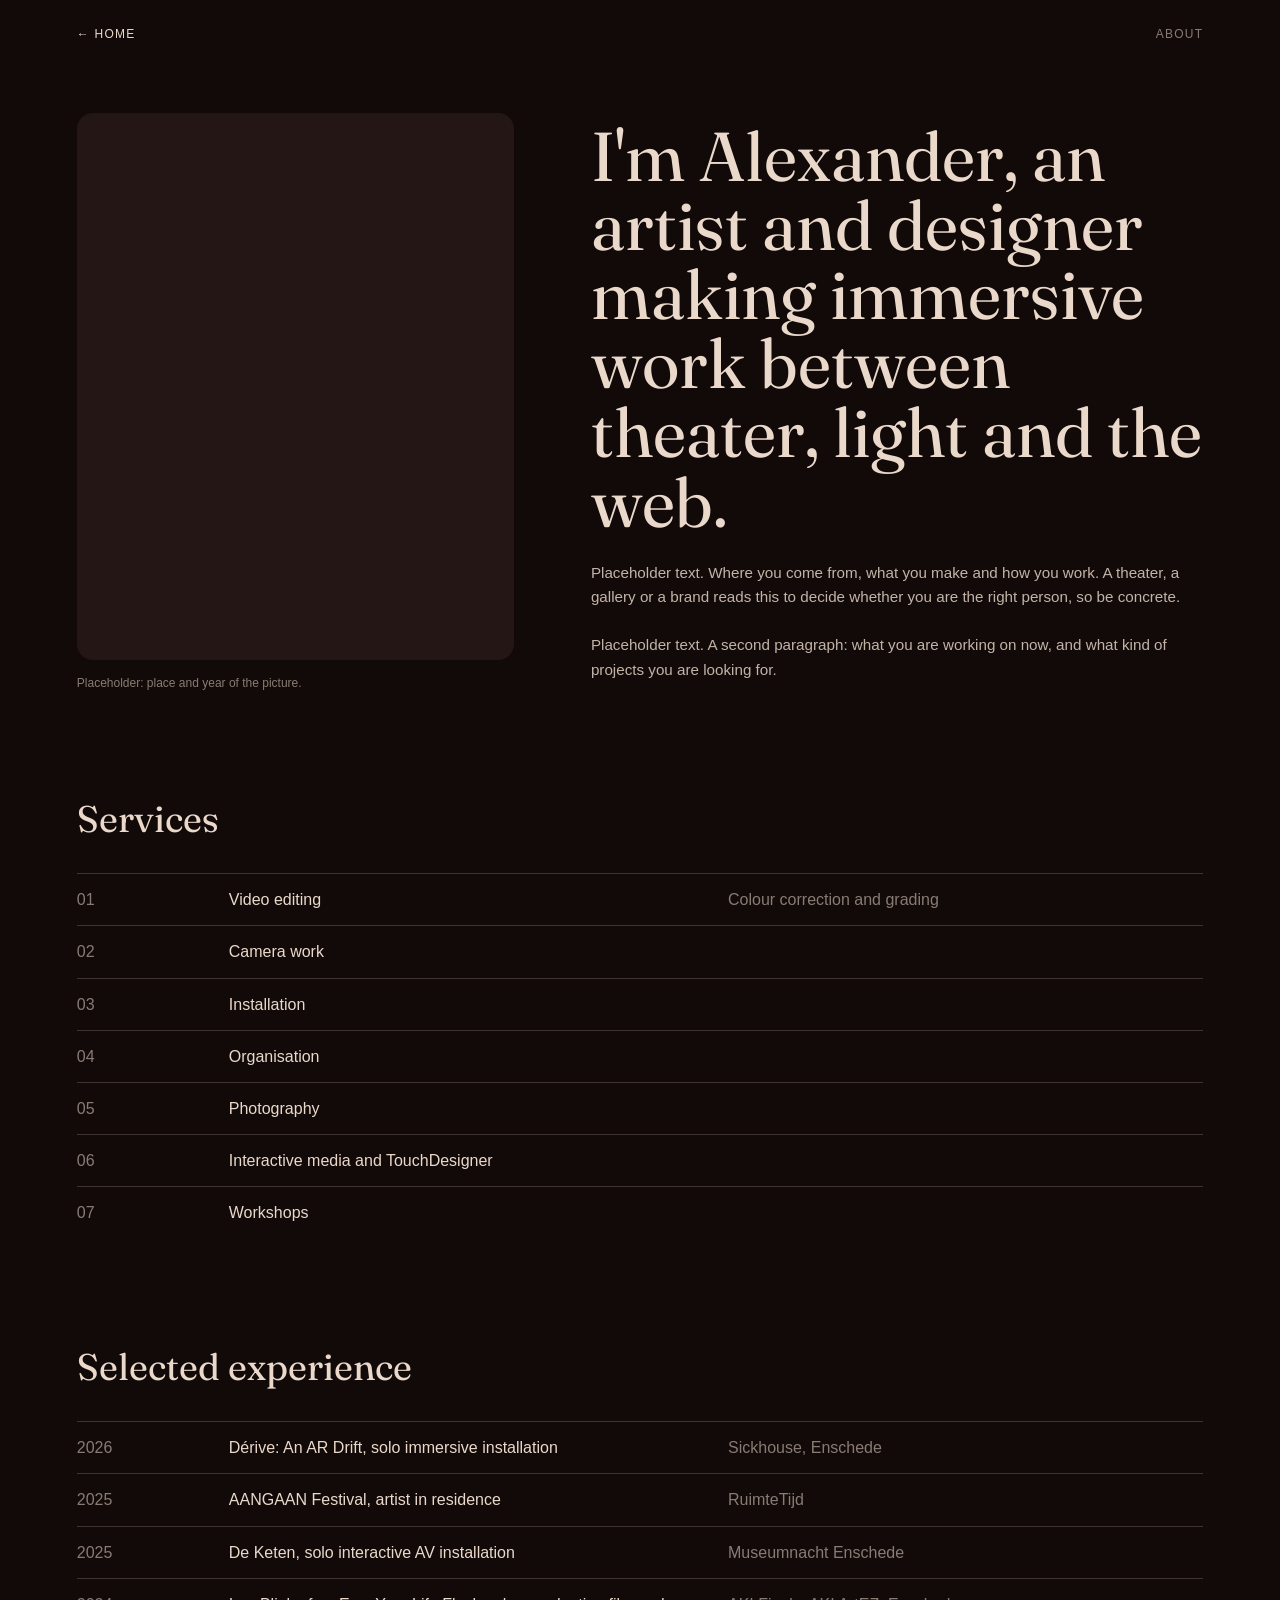
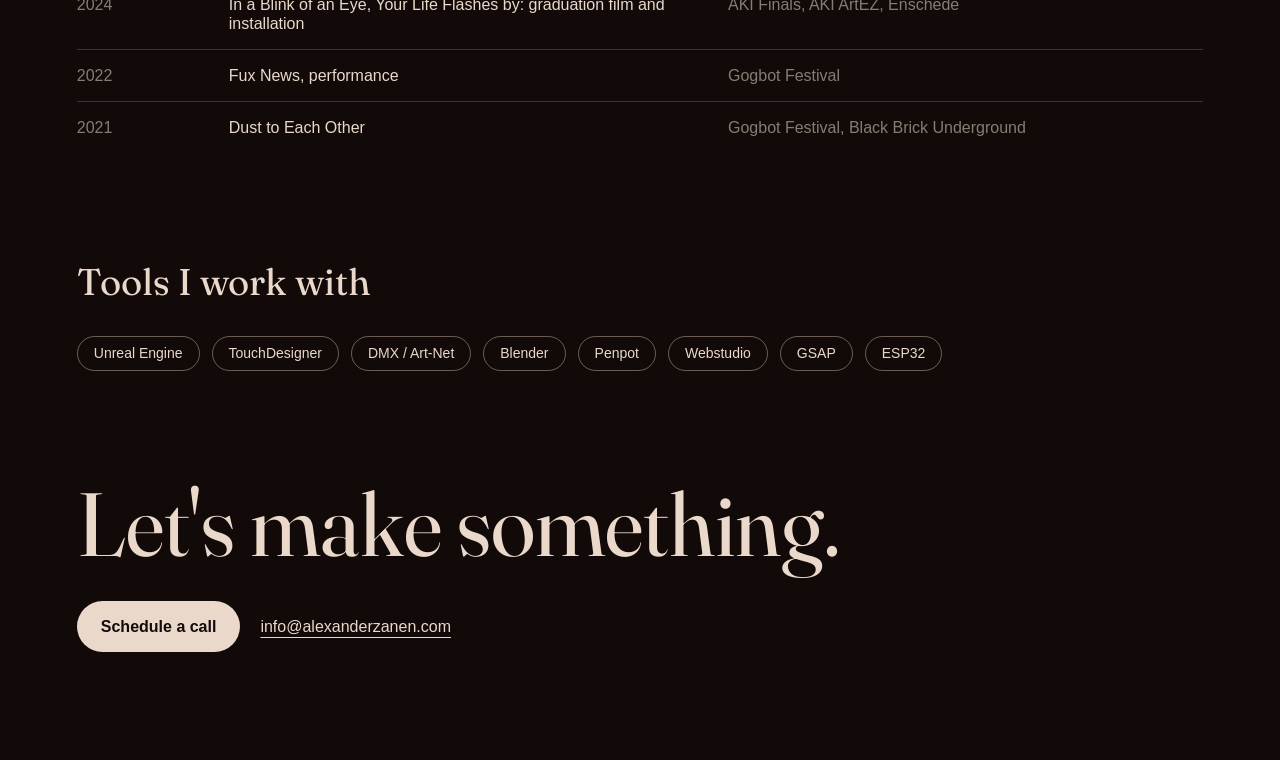
==== about/index.html @ 2622afa4 "Publish portfolio site (static export from Webstudio) Co-Authored-By: Claude Sonnet 5.5 <noreply@ant" ====
<!DOCTYPE html><html lang="en" data-ws-project="1c1a0a56-6932-4bab-831f-e953f0e644c4" data-ws-version="880" data-ws-last-published="2026-11-24T18:29:00.535Z"><head><link rel="stylesheet" type="text/css" href="/assets/static/app_generated_index-6937cd5a.CAoEdssU.css"><meta charSet="UTF-8"/><meta name="viewport" content="width=device-width,initial-scale=1"/><link rel="preload" href="/assets/Fraunces-Italic-VariableFont_SOFT_WONK_opsz_wght_bYQ3jbh2O1lrMFQLgUJpK.ttf" as="font" crossorigin="anonymous"/><link rel="preload" href="/assets/Fraunces-VariableFont_SOFT_WONK_opsz_wght_uj_ShvwseFVJYMmzP9Wxp.ttf" as="font" crossorigin="anonymous"/><meta property="og:url" content="https://url/about"/><meta property="og:title" content="About"/><meta property="og:type" content="website"/><title>About</title></head><body class="w-element"><main id="about-page" class="w-element cl5f57w czfpwwj c1gz0370"><div class="w-element c4yet3w c11jra6p c1wpbp1d cl7he2y c1fkl0wx c1nnbgex cps86ha"><a class="w-element c61atev c1nmlk0f c1japakt cfvzgz5 c138j39f ct0uww1" href="/">← Home</a><span class="w-element c61atev c1nmlk0f c1japakt cfvzgz5 c1pbhkfb c1q8e9m4">About</span></div><div class="w-element cbucgpl c1myl2yz c1lpddgt c16n4uh0 c1nnbgex cps86ha c14bcnie c1ib7ug1"><div class="w-element c1vogjr2"><div class="w-element c1bpxhjt c6c1f33 c19wzjf2 cbgzhob c1tslx87 c1d7qbsf c1m61hxr"></div><p class="w-element c1ygzybu c26n09i c12a9pi c1rw88m3 c61atev c1nmlk0f c1pbhkfb">Placeholder: place and year of the picture.</p></div><div class="w-element c1vogjr2 c1x8zyb"><h1 class="w-element c18gpqfj cuh3di2 c1gqn4gr c51qg00 c138j39f c1q8e9m4">I&#x27;m Alexander, an artist and designer making immersive work between theater, light and the web.</h1><p class="w-element ctc28r c26n09i c12a9pi c1rw88m3 c61atev ce030uv cpxa2v4 c168v353 c1rablj5">Placeholder text. Where you come from, what you make and how you work. A theater, a gallery or a brand reads this to decide whether you are the right person, so be concrete.</p><p class="w-element ctc28r c26n09i c12a9pi c1rw88m3 c61atev ce030uv cpxa2v4 c168v353 c1rablj5">Placeholder text. A second paragraph: what you are working on now, and what kind of projects you are looking for.</p></div></div><div class="w-element c1nod8ty c1nnbgex cps86ha"><h2 class="w-element c18gpqfj cuh3di2 cteu2fh ci1y41o c138j39f c1q8e9m4">Services</h2><div class="w-element c1rolgeq"><div class="w-element cbucgpl cgjqtoi c11s7vmm c227j9f c1plpk8j c1llt2gf c3ecif2"><span class="w-element c61atev c15wjlpi c1pbhkfb c1q8e9m4">01</span><span class="w-element c61atev c15wjlpi c138j39f c1q8e9m4">Video editing</span><div class="w-element cw5vmo8"><span class="w-element c61atev c15wjlpi c1pbhkfb c1q8e9m4">Colour correction and grading</span></div></div><div class="w-element cbucgpl cgjqtoi c11s7vmm c227j9f c1plpk8j c1llt2gf c3ecif2"><span class="w-element c61atev c15wjlpi c1pbhkfb c1q8e9m4">02</span><span class="w-element c61atev c15wjlpi c138j39f c1q8e9m4">Camera work</span><div class="w-element cw5vmo8"><span class="w-element c61atev c15wjlpi c1pbhkfb c1q8e9m4"></span></div></div><div class="w-element cbucgpl cgjqtoi c11s7vmm c227j9f c1plpk8j c1llt2gf c3ecif2"><span class="w-element c61atev c15wjlpi c1pbhkfb c1q8e9m4">03</span><span class="w-element c61atev c15wjlpi c138j39f c1q8e9m4">Installation</span><div class="w-element cw5vmo8"><span class="w-element c61atev c15wjlpi c1pbhkfb c1q8e9m4"></span></div></div><div class="w-element cbucgpl cgjqtoi c11s7vmm c227j9f c1plpk8j c1llt2gf c3ecif2"><span class="w-element c61atev c15wjlpi c1pbhkfb c1q8e9m4">04</span><span class="w-element c61atev c15wjlpi c138j39f c1q8e9m4">Organisation</span><div class="w-element cw5vmo8"><span class="w-element c61atev c15wjlpi c1pbhkfb c1q8e9m4"></span></div></div><div class="w-element cbucgpl cgjqtoi c11s7vmm c227j9f c1plpk8j c1llt2gf c3ecif2"><span class="w-element c61atev c15wjlpi c1pbhkfb c1q8e9m4">05</span><span class="w-element c61atev c15wjlpi c138j39f c1q8e9m4">Photography</span><div class="w-element cw5vmo8"><span class="w-element c61atev c15wjlpi c1pbhkfb c1q8e9m4"></span></div></div><div class="w-element cbucgpl cgjqtoi c11s7vmm c227j9f c1plpk8j c1llt2gf c3ecif2"><span class="w-element c61atev c15wjlpi c1pbhkfb c1q8e9m4">06</span><span class="w-element c61atev c15wjlpi c138j39f c1q8e9m4">Interactive media and TouchDesigner</span><div class="w-element cw5vmo8"><span class="w-element c61atev c15wjlpi c1pbhkfb c1q8e9m4"></span></div></div><div class="w-element cbucgpl cgjqtoi c11s7vmm c227j9f c1plpk8j c1llt2gf c3ecif2"><span class="w-element c61atev c15wjlpi c1pbhkfb c1q8e9m4">07</span><span class="w-element c61atev c15wjlpi c138j39f c1q8e9m4">Workshops</span><div class="w-element cw5vmo8"><span class="w-element c61atev c15wjlpi c1pbhkfb c1q8e9m4"></span></div></div></div></div><div class="w-element c1nod8ty c1nnbgex cps86ha"><h2 class="w-element c18gpqfj cuh3di2 cteu2fh ci1y41o c138j39f c1q8e9m4">Selected experience</h2><div class="w-element c1rolgeq"><div class="w-element cbucgpl cgjqtoi c11s7vmm c227j9f c1plpk8j c1llt2gf c3ecif2"><span class="w-element c61atev c15wjlpi c1pbhkfb c1q8e9m4">2026</span><span class="w-element c61atev c15wjlpi c138j39f c1q8e9m4">Dérive: An AR Drift, solo immersive installation</span><div class="w-element cw5vmo8"><span class="w-element c61atev c15wjlpi c1pbhkfb c1q8e9m4">Sickhouse, Enschede</span></div></div><div class="w-element cbucgpl cgjqtoi c11s7vmm c227j9f c1plpk8j c1llt2gf c3ecif2"><span class="w-element c61atev c15wjlpi c1pbhkfb c1q8e9m4">2025</span><span class="w-element c61atev c15wjlpi c138j39f c1q8e9m4">AANGAAN Festival, artist in residence</span><div class="w-element cw5vmo8"><span class="w-element c61atev c15wjlpi c1pbhkfb c1q8e9m4">RuimteTijd</span></div></div><div class="w-element cbucgpl cgjqtoi c11s7vmm c227j9f c1plpk8j c1llt2gf c3ecif2"><span class="w-element c61atev c15wjlpi c1pbhkfb c1q8e9m4">2025</span><span class="w-element c61atev c15wjlpi c138j39f c1q8e9m4">De Keten, solo interactive AV installation</span><div class="w-element cw5vmo8"><span class="w-element c61atev c15wjlpi c1pbhkfb c1q8e9m4">Museumnacht Enschede</span></div></div><div class="w-element cbucgpl cgjqtoi c11s7vmm c227j9f c1plpk8j c1llt2gf c3ecif2"><span class="w-element c61atev c15wjlpi c1pbhkfb c1q8e9m4">2024</span><span class="w-element c61atev c15wjlpi c138j39f c1q8e9m4">In a Blink of an Eye, Your Life Flashes by: graduation film and installation</span><div class="w-element cw5vmo8"><span class="w-element c61atev c15wjlpi c1pbhkfb c1q8e9m4">AKI Finals, AKI ArtEZ, Enschede</span></div></div><div class="w-element cbucgpl cgjqtoi c11s7vmm c227j9f c1plpk8j c1llt2gf c3ecif2"><span class="w-element c61atev c15wjlpi c1pbhkfb c1q8e9m4">2022</span><span class="w-element c61atev c15wjlpi c138j39f c1q8e9m4">Fux News, performance</span><div class="w-element cw5vmo8"><span class="w-element c61atev c15wjlpi c1pbhkfb c1q8e9m4">Gogbot Festival</span></div></div><div class="w-element cbucgpl cgjqtoi c11s7vmm c227j9f c1plpk8j c1llt2gf c3ecif2"><span class="w-element c61atev c15wjlpi c1pbhkfb c1q8e9m4">2021</span><span class="w-element c61atev c15wjlpi c138j39f c1q8e9m4">Dust to Each Other</span><div class="w-element cw5vmo8"><span class="w-element c61atev c15wjlpi c1pbhkfb c1q8e9m4">Gogbot Festival, Black Brick Underground</span></div></div></div></div><div class="w-element c1nod8ty c1nnbgex cps86ha"><h2 class="w-element c18gpqfj cuh3di2 cteu2fh ci1y41o c138j39f c1q8e9m4">Tools I work with</h2><div class="w-element c4yet3w c18ah3e7 c3hmio1 c1sar5v5 c1rolgeq"><span class="w-element c18y2o4c cvedwxt cn240y c49etfh c1vbr3 c1jhe9mq c55pi8q c1a8yogl cszcme3 c61atev c43x9nl c138j39f c15hr8ts">Unreal Engine</span><span class="w-element c18y2o4c cvedwxt cn240y c49etfh c1vbr3 c1jhe9mq c55pi8q c1a8yogl cszcme3 c61atev c43x9nl c138j39f c15hr8ts">TouchDesigner</span><span class="w-element c18y2o4c cvedwxt cn240y c49etfh c1vbr3 c1jhe9mq c55pi8q c1a8yogl cszcme3 c61atev c43x9nl c138j39f c15hr8ts">DMX / Art-Net</span><span class="w-element c18y2o4c cvedwxt cn240y c49etfh c1vbr3 c1jhe9mq c55pi8q c1a8yogl cszcme3 c61atev c43x9nl c138j39f c15hr8ts">Blender</span><span class="w-element c18y2o4c cvedwxt cn240y c49etfh c1vbr3 c1jhe9mq c55pi8q c1a8yogl cszcme3 c61atev c43x9nl c138j39f c15hr8ts">Penpot</span><span class="w-element c18y2o4c cvedwxt cn240y c49etfh c1vbr3 c1jhe9mq c55pi8q c1a8yogl cszcme3 c61atev c43x9nl c138j39f c15hr8ts">Webstudio</span><span class="w-element c18y2o4c cvedwxt cn240y c49etfh c1vbr3 c1jhe9mq c55pi8q c1a8yogl cszcme3 c61atev c43x9nl c138j39f c15hr8ts">GSAP</span><span class="w-element c18y2o4c cvedwxt cn240y c49etfh c1vbr3 c1jhe9mq c55pi8q c1a8yogl cszcme3 c61atev c43x9nl c138j39f c15hr8ts">ESP32</span></div></div><div class="w-element c1nod8ty c1uznf4q c1nnbgex cps86ha"><p class="w-element c18gpqfj cuh3di2 c1xtlvv2 c51qg00 c138j39f c1q8e9m4">Let&#x27;s make something.</p><div class="w-element c4yet3w c18ah3e7 c1wpbp1d c2gn8oc c1278xye c1rolgeq"><a data-cal-link="alexanderzanen/discoverycall" data-cal-namespace="discoverypopup" data-cal-config="{&quot;layout&quot;:&quot;month_view&quot;,&quot;useSlotsViewOnSmallScreen&quot;:&quot;true&quot;}" class="w-element c18y2o4c c227j9f c1plpk8j c1aau5uz c1cblddy ck6cf2r c1m8l1a7 c1jhe9mq c55pi8q c1a8yogl cszcme3 c61atev cqns6vj c15wjlpi ct0uww1 c3ty32p" href="#schedule">Schedule a call</a><a href="mailto:info@alexanderzanen.com" class="w-element c61atev c15wjlpi c138j39f c36wevu cl5vwk0">info@alexanderzanen.com</a></div></div></main><script id="vike_pageContext" type="application/json">{"pageId":"\/pages\/about","routeParams":{},"data":{"url":"https:\/\/url\/about","system":{"params":{},"search":{},"origin":"https:\/\/url","pathname":"\/about"},"resources":{},"actionResources":{},"pageMeta":{"title":"About","description":"!undefined","excludePageFromSearch":"!undefined","language":"!undefined","socialImageAssetName":"!undefined","socialImageUrl":"!undefined","status":"!undefined","redirect":"!undefined","content":"!undefined","custom":[]}}}</script><script id="vike_globalContext" type="application/json">{}</script><script src="/assets/entries/entry-server-routing.D7-YiXoD.js" type="module" async></script><link rel="modulepreload" href="/assets/entries/pages_about.SjJz7-Ie.js" as="script" type="text/javascript"><link rel="modulepreload" href="/assets/chunks/chunk-BshFA7aD.js" as="script" type="text/javascript"><link rel="modulepreload" href="/assets/chunks/chunk-DWCrQ995.js" as="script" type="text/javascript"><link rel="modulepreload" href="/assets/chunks/chunk-BXl3LOEh.js" as="script" type="text/javascript"></body></html>
---- assets/static/app_generated_index-6937cd5a.CAoEdssU.css ----
@font-face{font-family:Fraunces;font-style:italic;font-weight:100 900;font-display:swap;src:url(/assets/Fraunces-Italic-VariableFont_SOFT_WONK_opsz_wght_bYQ3jbh2O1lrMFQLgUJpK.ttf) format("truetype")}@font-face{font-family:Fraunces;font-style:normal;font-weight:100 900;font-display:swap;src:url(/assets/Fraunces-VariableFont_SOFT_WONK_opsz_wght_uj_ShvwseFVJYMmzP9Wxp.ttf) format("truetype")}@layer presets{:root{display:grid;min-height:100%;grid-template-rows:auto;grid-template-columns:1fr;font-family:Arial,Roboto,sans-serif;font-size:16px;line-height:1.2;white-space:pre-wrap;white-space-collapse:preserve}a.w-element{box-sizing:border-box}article.w-element{box-sizing:border-box}b.w-element{font-weight:700;box-sizing:border-box}body.w-element{box-sizing:border-box;-webkit-font-smoothing:antialiased;-moz-osx-font-smoothing:grayscale;margin:0}button.w-element{font-family:inherit;font-size:100%;line-height:1.15;box-sizing:border-box;border-top-style:solid;border-right-style:solid;border-bottom-style:solid;border-left-style:solid;text-transform:none;margin:0}div.w-element,h1.w-element,h2.w-element,h3.w-element,li.w-element{box-sizing:border-box}main.w-element{box-sizing:border-box}p.w-element{box-sizing:border-box}section.w-element{box-sizing:border-box}span.w-element,ul.w-element,div.w-collapsible-content,div.w-collapsible{box-sizing:border-box}div.w-html-embed{display:contents;white-space:normal;white-space-collapse:collapse}img.w-image{box-sizing:border-box;max-width:100%;display:block;height:auto}}@media all{.c4yet3w{display:flex}.c15rwhcy{justify-content:center}.c1wpbp1d{align-items:center}.c1sscc6a{background-color:var(--ds-color-white)}.c1pjg9bx{position:relative}.c1aospu1{text-align:center}.c1lf1tlz{font-weight:900}.cbofrlx{font-size:clamp(3rem,12vw,8rem)}.c51qg00{line-height:var(--ds-leading-display)}.c1ox7rx2{letter-spacing:-.05em}.c16cjt4p{position:absolute}.cht5ny0{top:0}.c185cgh8{right:-.125rem}.c1iq1eea{bottom:0}.c118ylzg{left:.125rem}.c11n2tws{opacity:.3}.c19k4j8z{right:.125rem}.c1xjsaju{left:-.125rem}.c1opg14e{top:50%}.c1z0cd35{left:0}.c6c1f33{width:100%}.c1kxtqgr{height:.375rem}.ctc28r{margin-top:var(--ds-space-6)}.cyyzkue{font-weight:var(--ds-weight-bold)}.czget14{font-size:1.5rem}.c1f0bicu{line-height:2rem}.c1anelqv{letter-spacing:.05em}.c6bs2r2{height:420vh}.cvn782n{background-color:var(--ds-color-paper-warm)}.c15akt5m{position:sticky}.cqs2kz4{top:0}.cbucgpl{display:grid}.cg3rr6l{justify-items:center}.cu6lkhi{height:100vh}.c1eyb38m{min-height:560px}.c36tpnd{overflow-x:hidden}.c1dqd9m4{overflow-y:hidden}.czgh4mf{grid-template-columns:1fr}.cc4uy2r{left:36.94%}.c1b6ltny{top:23.22%}.c7zu4c1{width:9.93%}.c8etipa{left:68.47%}.c1lm7ae6{top:14.56%}.c1kj1sh{width:11.6%}.c6ne6h8{left:11.53%}.c1fh9x89{top:60.67%}.cclnbt6{width:12.15%}.caxg5rq{z-index:1}.c1aau5uz{padding-left:var(--ds-space-6)}.c1cblddy{padding-right:var(--ds-space-6)}.cmoz0m9{max-width:30em}.c18gpqfj{font-family:Fraunces,Georgia,Times New Roman,serif}.c1m5w9m7{font-size:31px}.cuh3di2{font-weight:var(--ds-weight-regular)}.ci1y41o{line-height:var(--ds-leading-heading)}.c1fl9yd{letter-spacing:-.045em}.c1m8l1a7{color:var(--ds-color-ink)}.c1q8e9m4{margin:0}.c1eq64em{left:47%}.c1g4dy8g{top:3%}.c12oayok{width:6%}.cn8dc2s{left:70%}.cvnq83j{top:62%}.c19y7enf{width:14%}.c1j51jod{left:44%}.coaesty{top:76%}.cyu3kb{width:7%}:root{font-family:Manrope,Helvetica Neue,Arial,sans-serif;--ds-color-ink: #120a09;--ds-color-surface: #241615;--ds-color-black: #120a09;--ds-color-white: rgb(255 255 255 / 1);--ds-color-paper: #ead9cb;--ds-color-paper-warm: #ead9cb;--ds-color-grey: #b8aaa0;--ds-color-accent: #ff4a2a;--ds-radius-xs: 2px;--ds-radius-s: 6px;--ds-radius-m: 1rem;--ds-radius-l: 1.6rem;--ds-radius-pill: 99px;--ds-text-label: .75rem;--ds-text-base: 1rem;--ds-text-body: clamp(.95rem, 1.1vw, 1.2rem);--ds-text-display: clamp(1.9rem, 5.4vw, 6.5rem);--ds-text-display-xl: clamp(2.5rem, 9vw, 9rem);overflow-x:clip;--ds-space-2: .5rem;--ds-space-3: .75rem;--ds-space-4: 1rem;--ds-space-5: 1.25rem;--ds-space-6: 1.5rem;--ds-space-8: 2rem;--ds-gutter: 6vw;--ds-vspace-s: 3svh;--ds-vspace-m: 5svh;--ds-vspace-l: 12svh;background-color:var(--ds-color-ink);--ds-leading-display: 1;--ds-leading-heading: 1.15;--ds-leading-ui: 1.2;--ds-leading-text: 1.5;--ds-leading-long: 1.6;--ds-weight-regular: 400;--ds-weight-medium: 500;--ds-weight-semibold: 600;--ds-weight-bold: 700;--ds-weight-heavy: 800;--ds-border: 1px;--ds-border-thick: 1.5px;--ds-tracking-label: .1em;--ds-tracking-wide: .14em;--ds-text-micro: .625rem;--ds-text-caption: .6875rem;--ds-text-small: .875rem;--ds-text-lead: 1.1rem;--ds-text-title: clamp(1.6rem, 2.9vw, 3.2rem);--ds-text-poem: clamp(1rem, 1.7vw, 2.1rem);--ds-text-subtitle: clamp(1rem, 1.75vw, 2rem);--ds-color-amber: rgb(217 164 65 / 1);--ds-color-folder: #b8aaa0;--ds-color-folder-ink: #120a09;--ds-color-folder-idle: #241615;--ds-color-folder-text: #ead9cb }.crqic2{flex-shrink:0}.c1qsi7y4{width:1.375rem}.cq8c8us{height:1.375rem}.c1tc0o3g{border:var(--ds-border) solid var(--ds-color-paper-warm)}.cyqd0xl{right:0}.c1rl344u{pointer-events:none}.c1vn31cu{color:var(--ds-color-accent)}.cujakje{font-size:var(--ds-text-micro)}.c1japakt{letter-spacing:var(--ds-tracking-label)}.crcbmds{white-space:nowrap}.ckg2aqp{white-space:normal;white-space-collapse:collapse}.c17inl6o{width:.4375rem}.cznhwwz{height:.4375rem}.cb6h3lq{background-color:var(--ds-color-accent)}.c1hy43fo{border-top-left-radius:50%}.cmwydaw{border-top-right-radius:50%}.cbexmdz{border-bottom-right-radius:50%}.cc04o6m{border-bottom-left-radius:50%}.c1nxshg2{width:1.125rem}.cm4h6fy{height:1.125rem}.c161spym{border:var(--ds-border-thick) solid var(--ds-color-paper-warm)}.ccssy2f{column-gap:var(--ds-space-2)}.c11jra6p{justify-content:space-between}.c18bm03l{height:3.125rem}.c2f1e0a{border-top-width:0px}.c1n879ok{border-right-width:0px}.c7wt4s6{border-bottom-width:0px}.c60ho7r{border-left-width:0px}.c4fwg18{background-color:transparent}.cyyth8{color:var(--ds-color-paper-warm)}.c3ty32p{cursor:pointer}.cnlaxsh{padding-top:0}.c19vbli{padding-right:var(--ds-space-5)}.cb71z16{padding-bottom:0}.c163srw1{padding-left:var(--ds-space-5)}.cy7lmjd{font-family:Manrope,SF Mono,Menlo,Consolas,monospace,Helvetica Neue,Arial,sans-serif}.c1yoogz3{font-size:var(--ds-text-caption)}.c17n4no8{letter-spacing:var(--ds-tracking-wide)}.cfvzgz5{text-transform:uppercase}.cnhhau8{text-shadow:-1.2px 0 rgba(255,60,80,.85),1.2px 0 rgba(0,200,255,.85)}.cx31pce{transition-property:background-color}.cdoai6r{transition-duration:.2s}.chiodio{margin:0}.c145nqa0[data-state=open]{display:none}.c1i6yteu:hover{background-color:color-mix(in srgb,var(--ds-color-paper-warm) 8%,transparent)}.cmz17g1{border-top-left-radius:1px}.c1ndf7nv{border-top-right-radius:1px}.ct7sxqc{border-bottom-right-radius:1px}.cc8loi2{border-bottom-left-radius:1px}.c16qp06r{display:none}.cm6vh6i{border-bottom:var(--ds-border) solid color-mix(in srgb,var(--ds-color-paper-warm) 16%,transparent)}.cf1ge09[data-state=open]{display:flex}.cj1hbyv{width:1.5rem}.c12jm91p{column-gap:var(--ds-space-4)}.c61atev{font-family:Manrope,Helvetica Neue,Arial,sans-serif}.c15wjlpi{font-size:var(--ds-text-base)}.c19z544d{line-height:var(--ds-leading-ui)}.ct0uww1{text-decoration-line:none}.cuigst{list-style-type:none}.c1x77gsk{padding:0}.c1bhjuf1{color:color-mix(in srgb,var(--ds-color-paper-warm) 50%,transparent)}.cak22fy{height:2.25rem}.c1j7i95l{flex-grow:1}.c1hg0s9x{flex-shrink:1}.c1xk0tjn{flex-basis:40%}.cudg0mv{height:3.0625rem}.c1yv9pof{border-top-left-radius:var(--ds-radius-xs)}.c1filzgh{border-top-right-radius:var(--ds-radius-xs)}.c7tvglr{border-bottom-right-radius:var(--ds-radius-xs)}.c1bifcd3{border-bottom-left-radius:var(--ds-radius-xs)}.c1l44f95{border:var(--ds-border) solid color-mix(in srgb,var(--ds-color-paper-warm) 70%,transparent)}.c4g00w5:hover{background-color:var(--ds-color-accent)}.c18ah3e7{flex-wrap:wrap}.cyn6o35{row-gap:var(--ds-space-2)}.c16ojpnn{padding:var(--ds-space-3)}.c59dqqf[data-state=open]{animation-name:menu-slide-down}.c18sikne[data-state=open]{animation-duration:.35s}.ckz1sf9[data-state=open]{animation-timing-function:cubic-bezier(.22,.8,.3,1)}.c13m3kzu[data-state=closed]{animation-name:menu-slide-up}.c1olyl5e[data-state=closed]{animation-duration:.35s}.cjw6kzn[data-state=closed]{animation-timing-function:cubic-bezier(.22,.8,.3,1)}.cxqk57f{top:6px}.c1x44fny{left:6px}.c1h7a3r1{width:10px}.ckxfipy{height:10px}.c1axaw4b{z-index:2}.c6gn0z9{filter:drop-shadow(1.2px 0 0 rgb(255 60 80 / .9)) drop-shadow(-1.2px 0 0 rgb(0 200 255 / .9))}.ccsb39e{border-top-left-radius:var(--ds-radius-s)}.c1qqkrv{border-top:var(--ds-border-thick) solid color-mix(in srgb,var(--ds-color-paper-warm) 90%,transparent)}.cprliqd{border-left:var(--ds-border-thick) solid color-mix(in srgb,var(--ds-color-paper-warm) 90%,transparent)}.cm1outi{right:6px}.cowbtm0{border-top-right-radius:var(--ds-radius-s)}.cu3umjj{border-right:var(--ds-border-thick) solid color-mix(in srgb,var(--ds-color-paper-warm) 90%,transparent)}.cm0myhb{bottom:6px}.cogs83r{border-bottom-left-radius:var(--ds-radius-s)}.c19og6kb{border-bottom:var(--ds-border-thick) solid color-mix(in srgb,var(--ds-color-paper-warm) 90%,transparent)}.c1z0120g{border-bottom-right-radius:var(--ds-radius-s)}.c1g3i4va{position:fixed}.c1071eeg{top:1rem}.coyneeq{margin-left:auto}.cw6b2b5{margin-right:auto}.ctbu7l5{z-index:1000}.c1alw5lz{width:min(27.5rem,calc(100% - 2rem))}.cc0lwun{background-color:color-mix(in srgb,var(--ds-color-ink) 84%,transparent)}.cs6drdx{background-image:radial-gradient(ellipse at center,#0000 30%,#000000e6)}.co21udi{-webkit-backdrop-filter:blur(8px);backdrop-filter:blur(8px)}.c1cr124v{border:var(--ds-border) solid color-mix(in srgb,var(--ds-color-paper-warm) 16%,transparent)}.crhhgl1{width:.5rem}.cmdpdv7{height:.5rem}.c1e250la{animation-name:menu-blink}.cejsoe6{animation-duration:1.4s}.c1y61qrv{animation-iteration-count:infinite}.c1xgcgzk{animation-timing-function:linear}.csn69aq{top:4px}.c1irtk3w{left:4px}.c1qcf4t8{width:8px}.cweqx90{height:8px}.c2iwdr5{border-top:var(--ds-border) solid color-mix(in srgb,var(--ds-color-paper-warm) 90%,transparent)}.c104asro{border-left:var(--ds-border) solid color-mix(in srgb,var(--ds-color-paper-warm) 90%,transparent)}.c4ipqb2{right:4px}.c1ppo4p7{border-right:var(--ds-border) solid color-mix(in srgb,var(--ds-color-paper-warm) 90%,transparent)}.c1cev4hs{bottom:4px}.c88akps{border-bottom:var(--ds-border) solid color-mix(in srgb,var(--ds-color-paper-warm) 90%,transparent)}.c3hmio1{column-gap:var(--ds-space-3)}.c1vbr3{padding-right:var(--ds-space-4)}.c49etfh{padding-left:var(--ds-space-4)}.coq78ja:hover{background-color:color-mix(in srgb,var(--ds-color-ink) 96%,transparent)}.c98eqhx{right:1rem}.chb52gv{width:10rem}.cu0dnif{left:5%}.crro5lm{margin-top:-.5em}.c1gfk5jk{font-size:clamp(2.25rem,3.6vw,4.35rem)}.c1cb9ps9{color:var(--ds-color-black)}.c1ey1z3x{font-size:var(--ds-text-poem)}.cv19n8l{color:#ebd9cc}.crykd49{font-family:Fraunces,sans-serif}.cqns6vj{font-weight:var(--ds-weight-semibold)}.c1aq8rtl{margin-top:1.4em}.c1i49643{padding-top:3%}.c18dcm5n{padding-right:5%}.c4hchmy{padding-bottom:3%}.c2i0u79{padding-left:5%}.c18y2o4c{display:inline-block}.c1sx24e9{letter-spacing:-.144em}.c138j39f{color:var(--ds-color-paper)}.c1bbeil0{margin-bottom:.1em}.cy63c6s{width:0px}.cjy0n2k{min-width:100%}.c1a1v1sk{width:82%}.c1tlr212{flex-direction:column}.czdbv48{justify-content:flex-start}.cl5f57w{min-height:100svh}.c1gz0370{background-color:var(--ds-color-ink)}.ct2j536{padding-top:var(--ds-space-8)}.cgpqt01{padding-right:0}.ctv6des{padding-bottom:var(--ds-space-8)}.c19bpkta{padding-left:0}.c1mdi7nn{width:clamp(15rem,36vw,34rem)}.clahk9h{aspect-ratio:16 / 10}.c1li0eoq{background-color:#c98b5e}.c1868r0w{background-image:url(/assets/showcase-aangaan-1_si60cESsxTiQve_Tr7lP-.jpg)}.c193mu5{background-size:cover}.cfkjvbv{background-repeat:no-repeat}.c1x4d3o2{background-position:50% 50%}.c12yg993{background-color:#af7952}.c7j1t0a{background-image:url(/assets/showcase-aangaan-2_nAlSeDt0mdWLOiG9LH6I7.jpg)}.c1gby58v{background-color:#956746}.c1q5vucy{background-image:url(/assets/showcase-aangaan-3_J_6XT_v63xvxY-fj8w9bg.jpg)}.cm3868k{background-color:#7b5539}.cy76yzc{background-image:url(/assets/showcase-aangaan-4_CGZg4XUwyEThDl1A3hzHI.jpg)}.c1v0bx6m{align-items:flex-start}.c1nmlk0f{font-size:var(--ds-text-label)}.c1qrf2q3{opacity:.5}.c1m3wiy4{margin-top:var(--ds-space-2)}.c1tncjx2{flex-grow:0}.cgosrlb{margin-right:var(--ds-space-5)}.c147iuks{background-color:#8e8b83}.cvepngu{background-color:#7c7972}.clvz4e4{background-color:#696761}.c8x5jqk{background-color:#575550}.c16s8x6f{background-color:#d8b88f}.c1bag1d{background-image:url(/assets/showcase-blink-1_ZLQbJIeXzSG9-9Fn_t5sZ.jpg)}.c7uaf38{background-color:#bca07c}.cr34t9i{background-image:url(/assets/showcase-blink-2_Kyyi7ZQPAyc1ziubhaqAV.jpg)}.c1en7fhm{background-color:#a0886a}.czpu2gi{background-image:url(/assets/showcase-blink-3_6Yt_o20ugBZTTGTJhscL8.jpg)}.c1b36k1d{background-color:#847057}.c1rw2775{background-image:url(/assets/showcase-blink-4_uogcaZdb0uH9lHKZfqLXl.jpg)}.c181xjl5{width:max-content}.c1lh8wa2{padding-left:5vw}.cbolh00{padding-right:5vw}.cx2k6hn{cursor:grab}.c1p224kk{border-top-width:0}.cuzao2v{border-right-width:0}.c1yf9fnj{border-bottom-width:0}.c1uvoisi{border-left-width:0}.chj780l{opacity:.4}.c10j6ts5{min-height:1.75rem}.c1mfsgzg{font-variant-numeric:tabular-nums}.cncgwzu{width:1.75rem}.c1f90oxa{height:1.75rem}.cyxn7r1{background-color:color-mix(in srgb,var(--ds-color-paper-warm) 14%,transparent)}.c1rolgeq{margin-top:var(--ds-space-8)}.c1vogjr2{min-width:0px}.cw6hgym{max-width:100%}.c1nwue9n{background-color:#1c0d0d00}.c170hfpf{padding-top:6rem}.cteu2fh{font-size:var(--ds-text-title)}.cgpetuf{width:100vw}.cw4sgl9{height:100%}.c16n4uh0{padding-top:var(--ds-vspace-m)}.czfpwwj{box-sizing:border-box}.c1vnbdnp{row-gap:var(--ds-vspace-s)}.c1c2qvfi{color:color-mix(in srgb,var(--ds-color-paper) 40%,transparent)}.c85ov83{right:0}.c108i5wb{bottom:0}.cgvyy67{left:0}.c1ovmcey{clip-path:polygon(11.9% 7.43%,93.41% 7.43%,93.41% 91.14%,11.9% 91.14%,11.9% 66.43%,12.94% 66.43%,12.94% 36.43%,11.9% 36.43%)}.c1kgzy9b{object-fit:fill}.c1musfyi{width:min(78vw,calc(78svh * 1359 / 793))}.c1gmyyf4{aspect-ratio:1359 / 793}.c1jxu54h{height:100svh}.c5gmgy7{height:250svh}.c1n1zssr{background-color:var(--ds-color-black)}.c1hytcy8{color:color-mix(in srgb,var(--ds-color-ink) 60%,transparent)}.c1ygzybu{margin-top:var(--ds-space-4)}.c12a9pi{margin-bottom:0}.c1rw88m3{margin-left:0}.c26n09i{margin-right:0}.ce030uv{font-size:var(--ds-text-body)}.ccbes9{line-height:var(--ds-leading-text)}.ccem0mg{color:color-mix(in srgb,var(--ds-color-ink) 82%,transparent)}.c16mgosi{max-width:34rem}.c191881w{flex-basis:0px}.cbgzhob{border-top-left-radius:var(--ds-radius-m)}.c1tslx87{border-top-right-radius:var(--ds-radius-m)}.c1d7qbsf{border-bottom-left-radius:var(--ds-radius-m)}.c1m61hxr{border-bottom-right-radius:var(--ds-radius-m)}.c3fvilt{background-color:#8e8f93}.c1opwtyn{background-color:#9a9b9f}.cab1rl{background-color:#a3a4a8}.c1lxu17k{column-gap:1vw}.c16zr3nz{top:3svh}.c1ripbrx{right:3vw}.c1fre9tq{bottom:3svh}.c11xj8go{left:3vw}.cex7eqs{grid-template-columns:1fr 1.5fr}.ceaxh2m{column-gap:3vw}.c122n3vu{opacity:1}.c8s3lk5{visibility:visible}.cxp0re7{opacity:0}.c6b32q8{visibility:hidden}.c1mcjyxf{min-height:0px}.c19au7fw{background-color:var(--ds-color-grey)}.cnahwav{border-top-left-radius:0}.c32rz53{border-top-right-radius:var(--ds-radius-l)}.cdvadv6{border-bottom-left-radius:var(--ds-radius-l)}.cr4ieof{border-bottom-right-radius:var(--ds-radius-l)}.c1jayqtw{font-size:var(--ds-text-subtitle)}.cb39re1{opacity:.65}.c2qtqm6{text-align:left}.cygi2bx{height:12svh}.cl7he2y{padding-top:var(--ds-vspace-s)}.c1fkl0wx{padding-bottom:var(--ds-vspace-s)}.c12zp71g{padding-left:2.2vw}.c12ghd2q{padding-right:2.2vw}.c16zco3y{border-top-left-radius:var(--ds-radius-l)}.c1t4vxe5{border-bottom-left-radius:0}.czs952v{border-bottom-right-radius:0}.c19wzjf2{background-color:var(--ds-color-surface)}.c1f2wnqc{grid-template-columns:repeat(3,1fr)}.c14clbfn{column-gap:1.2vw}.c1gqn4gr{font-size:var(--ds-text-display)}.ckt3ak4{margin-top:0}.cx79p2s{margin-bottom:var(--ds-vspace-s)}.c1ckyh6j{padding-left:3vw}.cnkqn7m{padding-right:3vw}.cvudzl3{height:270svh}.c1pbhkfb{color:color-mix(in srgb,var(--ds-color-paper) 55%,transparent)}.c1nnbgex{padding-left:var(--ds-gutter)}.cps86ha{padding-right:var(--ds-gutter)}.c1i7lsvi{font-size:var(--ds-text-display-xl)}.c15b8x80{font-size:clamp(1rem,1.3vw,1.35rem)}.c1lr357s{color:color-mix(in srgb,var(--ds-color-paper) 70%,transparent)}.cyyeiun{max-width:36rem}.c1a6n3dw{aspect-ratio:16 / 9}.ccj319k{margin-top:var(--ds-vspace-m)}.c1g69mmz{font-size:var(--ds-text-lead)}.c227j9f{padding-top:var(--ds-space-4)}.c1llt2gf{border-top:var(--ds-border) solid color-mix(in srgb,var(--ds-color-paper) 20%,transparent)}.c1g8u1tg{grid-template-columns:repeat(4,1fr)}.coym5t9{column-gap:var(--ds-space-8)}.c1yg92ks{row-gap:var(--ds-space-6)}.cuti274{padding-top:8svh}.c1bugowa{margin-bottom:var(--ds-vspace-m)}.c19jvelf{max-width:40rem}.c1rzzpw5{border-left:2px solid var(--ds-color-accent)}.cpxa2v4{line-height:var(--ds-leading-long)}.c168v353{color:color-mix(in srgb,var(--ds-color-paper) 82%,transparent)}.c1yh8z32{grid-template-columns:1fr 2fr}.c1lpddgt{column-gap:var(--ds-gutter)}.c1nod8ty{padding-top:var(--ds-vspace-l)}.c1uznf4q{padding-bottom:var(--ds-vspace-l)}.c1q19o6j{grid-column:1 / -1}.c1bpxhjt{aspect-ratio:4 / 5}.ciyzc1j{aspect-ratio:3 / 2}.c5fufim{aspect-ratio:1 / 1}.cpg661c{grid-template-columns:repeat(2,1fr)}.cvnecpr{row-gap:1.2vw}.c86xauc{font-size:clamp(2rem,7vw,8rem)}.c1278xye{row-gap:var(--ds-space-4)}.c1rablj5{max-width:38rem}.c1x8zyb{align-self:center}.c1myl2yz{grid-template-columns:5fr 7fr}.cgjqtoi{grid-template-columns:8rem 1fr 1fr}.c11s7vmm{column-gap:var(--ds-space-6)}.c1plpk8j{padding-bottom:var(--ds-space-4)}.cvedwxt{padding-top:var(--ds-space-2)}.cn240y{padding-bottom:var(--ds-space-2)}.c1jhe9mq{border-top-left-radius:var(--ds-radius-pill)}.c55pi8q{border-top-right-radius:var(--ds-radius-pill)}.c1a8yogl{border-bottom-left-radius:var(--ds-radius-pill)}.cszcme3{border-bottom-right-radius:var(--ds-radius-pill)}.c43x9nl{font-size:var(--ds-text-small)}.c15hr8ts{border:var(--ds-border) solid color-mix(in srgb,var(--ds-color-paper) 40%,transparent)}.c1sar5v5{row-gap:var(--ds-space-3)}.ck6cf2r{background-color:var(--ds-color-paper)}.c36wevu{text-decoration-line:underline}.cl5vwk0{text-underline-offset:.3em}.c1xtlvv2{font-size:clamp(2.25rem,7vw,8rem)}.c2gn8oc{column-gap:var(--ds-space-5)}.c1l8dep5{color:color-mix(in srgb,var(--ds-color-paper) 75%,transparent)}.c1gpmrtm{max-width:46rem}.c1j6g7ev{height:7rem}.c2r3b5g{margin-bottom:var(--ds-space-3)}.c17ky76{border-top:var(--ds-border) solid color-mix(in srgb,var(--ds-color-paper) 18%,transparent)}.crbj4kc{display:block}.c13m40k{margin-top:.25rem}.ciof54s{color:color-mix(in srgb,var(--ds-color-paper) 85%,transparent)}.c1e4ldev{background-color:var(--ds-color-amber)}.c1h7nu0s{grid-template-columns:repeat(4,minmax(0,1fr))}.cqslx3v{row-gap:var(--ds-space-8)}.c1sut2ah{margin-top:var(--ds-space-3)}.cclud5z{font-size:6rem}.c32r4un{padding:var(--ds-space-6)}.c186hphk{font-family:Manrope,sans-serif}.cdrarav{grid-template-columns:repeat(2,minmax(0,1fr))}.c1chmmzw{overflow-wrap:anywhere}.c1ujuikv{grid-template-columns:minmax(0,20rem) minmax(0,1fr)}.c1rqg1mb{padding-top:var(--ds-space-5)}.c1c7z1kk{padding-bottom:var(--ds-space-5)}.ccalhlq{border-top:var(--ds-border) solid color-mix(in srgb,var(--ds-color-paper) 15%,transparent)}.c14bihko{width:14rem}.c16vyu1y{height:5rem}.ci9lm66{border-top:var(--ds-border) solid color-mix(in srgb,var(--ds-color-paper) 50%,transparent)}.cmc03d6{height:1.5rem}.ccuwtb{width:calc(var(--ds-space-2) * 3)}.ck5nw4p{width:calc(var(--ds-space-3) * 3)}.c1jn15mi{width:calc(var(--ds-space-4) * 3)}.c19bsgqa{width:calc(var(--ds-space-5) * 3)}.cnx6i0k{width:calc(var(--ds-space-6) * 3)}.c1bw5p5z{width:calc(var(--ds-space-8) * 3)}.c132b2jd{width:calc(var(--ds-gutter) * 3)}.c1wi3yps{width:calc(var(--ds-vspace-s) * 3)}.c7hn9jr{width:calc(var(--ds-vspace-m) * 3)}.c6i7s3x{width:calc(var(--ds-vspace-l) * 3)}.cpz2o2y{max-width:30rem}.c1642aoa{font-weight:var(--ds-weight-medium)}.cq03k2q{font-weight:var(--ds-weight-heavy)}.czvfn6k{height:4rem}.c1h5ehzf{border:var(--ds-border) solid var(--ds-color-paper)}.cqzirzm{border:var(--ds-border-thick) solid var(--ds-color-paper)}.c1s2ju5o{margin-top:var(--ds-vspace-l)}.cv8eh6v{margin-bottom:var(--ds-space-6)}.c1bvkb5p{line-height:1.5}.ctxpb55{max-width:52ch}.c1gzn77l{left:-12.804%}.c1ju2xf{top:-7.692%}.c1ldri6o{width:118.102%}.c1gme32c{height:113.997%}.c1l9fja0{margin-top:14svh}.c8ixc9r{padding-right:78px}.cpyefw4{font-size:.75rem}.c1qp78y5{letter-spacing:.1em}.ceq26as{color:color-mix(in srgb,var(--ds-color-paper) 62%,transparent)}.c1a67gjw{padding-top:3svh}.c1o42o9c{padding-bottom:3svh}.c1qxbf46{padding-left:6vw}.cwqqbmu{padding-right:6vw}.cm8f6b6{margin-top:3rem}.cbt1912{border-top-left-radius:1.2rem}.cnwwajk{border-top-right-radius:1.2rem}.c1f2v77v{border-bottom-left-radius:1.2rem}.conb6d7{border-bottom-right-radius:1.2rem}.c1isra1p{margin-top:1.2rem}.c1f1h9y{font-weight:400}.c1o8xp19{font-size:clamp(2.25rem,6.4vw,6.4rem)}.c19kculj{line-height:1.02}.c11ahsfh{max-width:14em}.c1ixmm1e{margin-top:1.6rem}.c1aim3yy{font-size:clamp(1rem,1.15vw,1.2rem)}.ca73t70{line-height:1.6}.c19wk9fe{max-width:40em}.c185o72h{padding-top:1rem}.c4k9jt5{padding-bottom:1rem}.c1qjv7m1{padding-left:1.6rem}.c10yalga{padding-right:1.6rem}.c15c6r0m{border-top-left-radius:99px}.c39tiwn{border-top-right-radius:99px}.ck4ai4o{border-bottom-left-radius:99px}.c1f8wfk5{border-bottom-right-radius:99px}.cknycaq{font-weight:600}.c1ejmkeg{font-size:1rem}.ceob0qu{column-gap:1.2rem}.c1xk5oyi{row-gap:1rem}.ch7vrs7{margin-top:2rem}.c1bbt4pb{padding-top:6svh}.c1eyrtpt{font-size:clamp(1.75rem,3vw,3.2rem)}.c1hd1bdu{line-height:1.1}.c13k2yk4{max-width:22em}.c1s5c5vs{font-size:clamp(1.3rem,1.7vw,1.8rem)}.c1wh5r3f{line-height:1.15}.c14z0f9b{margin-top:.7rem}.ctkwpqj{border-top-left-radius:1rem}.cl8hrzu{border-top-right-radius:1rem}.c10hzkbh{border-bottom-left-radius:1rem}.c1k37bz5{border-bottom-right-radius:1rem}.c19f3c06{padding:1.6rem}.c1joofnj{grid-template-columns:repeat(3,minmax(0,1fr))}.cf1l5iu{row-gap:1.2rem}.ciotp88{padding-top:12svh}.c1fehxik{margin-top:.9rem}.c1podv6{font-size:clamp(1.6rem,2.2vw,2.4rem)}.c1o7hoj{font-size:.85rem}.c1dqlw4x{margin-top:.6rem}.c1648434{font-size:1.05rem}.c1i3oc1h{border-top:1px solid color-mix(in srgb,var(--ds-color-paper) 25%,transparent)}.c1mqmu33{margin-top:.8rem}.cnaornc{font-size:.9rem}.c1xf9wuz{margin-top:1.4rem}.c1k4ab8g{margin-top:.5rem}.cj3x2cf{padding-top:1.1rem}.c35tz9a{padding-bottom:1.1rem}.cwkcxh5{max-width:50rem}.c1bnj8v9{line-height:1}.c1p0hhcz{padding-top:14svh}.c16934b4{padding-bottom:14svh}.cu637se{object-fit:cover}.c1ouurl5{left:39.5%}.ceqr9dl{top:-1%}.c9s9ch8{width:21%}.c14emwjj{aspect-ratio:3/4}.cs0p6jw{background-color:color-mix(in srgb,var(--ds-color-black) 8%,transparent)}.c1k12iq{left:65.66%}.c15c4v1z{top:9.84%}.c1mrh123{left:76.5%}.c1u7xiz2{top:36%}.cfhl1ll{top:62.16%}.c7kbgpi{top:73%}.cln24s1{left:13.34%}.ceq1yi9{left:2.5%}.cl9hb2t{width:min(86vmin,44rem)}.c17prw3l{height:min(86vmin,44rem)}.c1273jdx{margin:auto}.c391j87{top:2rem}.c1mbjvc3{left:2rem}.c1butnjc{z-index:3}.c1oller0{font-size:2rem}.c1nlakyg{z-index:9999}.c1hpjau3{--pl-spin: 3200 }.cf8jpzq{--pl-turns: 2 }.c1rngbge{font-size:clamp(2.5rem,8.1vw,7.33rem)}.c1qadbhe{margin-top:0}.c6eke1d{margin-bottom:0}.c1wvmgr{letter-spacing:.02em}.cmnscoc{color:var(--ds-color-white)}.c1yivm27{background-image:url(/assets/loader-placeholder-8_7jPzBl-LLK4HgPupZSISP.jpg)}.c165sx2d{background-position:center center}.c1h2jbia{color:var(--ds-color-grey)}.c1bng2p{letter-spacing:-.31em}.c1qksiqi{mix-blend-mode:difference}.cychn8q{bottom:2rem}.c1oguw65{left:50%}.cdsf4fx{margin-left:-.75em}.clf7pjy{max-width:32rem}.c6fcxod{font-size:28px}.cvvp5yl{grid-template-columns:1fr 1fr}.cadt5pm{column-gap:4vw}.c1lqsmd2{height:34svh}.cm9ginv{margin-right:.25em}.c5tiw1n{vertical-align:top}.chs50tx{font-size:37px}.c17mb3pv{padding-bottom:var(--ds-vspace-m)}.cbf4ftk{height:420svh}.c10esq1j{max-width:23.21rem}.cy8fxj7{align-self:stretch}.cn30dqc{grid-row-start:span 1}.c1jmogmd{grid-row-end:span 1}.cobvyzm{background-image:url(/assets/ido-installations_Gf5Ir2yAt0nDPwthCRGSw.jpg)}.c1cd60y4{background-image:url(/assets/ido-film_0sR3p9xKj6r4o7pdndcsK.jpg)}.c1fo7qbp{background-image:url(/assets/placeholder-derive-phone_JyirgdXE7ZPrh5Qnbh11V.webp)}.cnmnki4{font-size:.6em}.c1jmtkbp{font-size:clamp(1.1rem,2.6vw,2.2rem)}.cxpigp4{height:220svh}.cifxklt{background-color:color-mix(in srgb,var(--ds-color-ink) 60%,transparent)}.c38pycy{transform:scale(1)}.c1l60fm1{transform-origin:50% 40%}.cnzccsc{z-index:0}.ckwswkl{background-color:#ebd9cc00}.ckukq4g{filter:blur(0px) blur(0px) hue-rotate(64deg)}.c10un2q8{color:inherit}.c19ez18w{border-top-left-radius:6px}.c18027kw{border-top-right-radius:6px}.c1imspwa{border-bottom-right-radius:6px}.c1ne6h54{border-bottom-left-radius:6px}.co5wdsx{background-color:#00000014}.cpjo2wm{color:#111}.c1vkhf5f{background-color:#f3f1ed}.c1nho2v{font-size:4rem}.c14kqo0z{color:#fff}.c10elyzz{background-image:url(/assets/loader-placeholder-8_kcwjp4AcsdWqaB3bV64Wz.jpg)}.c1d101ko{min-height:100%}.cgr3x03{aspect-ratio:16/9}.cgk7850{background-color:#00000078}}@media all and (max-width:991px){.c5dfmq9{top:auto}.c1yzo326{bottom:1rem}.c1iicyzb{font-size:clamp(1rem,2.3vw,1.3rem)}.cvz1lu1{font-size:clamp(.75rem,1.5vw,.9rem)}.c18fk3o4{height:42svh}.cx53vzm{font-size:clamp(1.6rem,4.6vw,2.6rem)}.cysa7m1{aspect-ratio:4 / 3}.cf20py9{align-self:center}.coe3e43{background-color:#00000021}.cyw6gag{margin:0}}@media all and (max-width:767px){.cacorpw{height:360vh}.chl7sjf{left:8%}.ctk21gj{top:17%}.c1y1y4yl{width:28%}.c116ohok{left:62%}.c166o0ti{top:10%}.c814m23{width:30%}.cdnxvsf{left:6%}.c5xg5th{top:68%}.c1n1f2ku{width:32%}.cfwudxq{font-size:24px}.c1tm8zbl{left:38%}.c1r52huq{top:2%}.cgillo0{width:22%}.cf750n6{left:52%}.c28cb1h{top:62%}.c4hegcf{width:40%}.c1hivodb{left:34%}.cn9bzth{top:84%}.c96dvcq{width:24%}:root{--ds-text-display: clamp(1.3rem, 6vw, 2rem);--ds-text-title: clamp(1.3rem, 6vw, 1.9rem);--ds-text-poem: clamp(.75rem, 3.4vw, 1.3rem) }.cfqzp3u{width:92%}.c1iz7ggw{width:clamp(12rem,62vw,18rem)}.c1uh0yfa{max-width:80vw}.c1050haj{padding-left:var(--ds-gutter)}.cfqe5a7{padding-right:var(--ds-gutter)}.cvxq78o{font-size:1.3rem}.c144g3x0{font-size:var(--ds-text-micro)}.cpqbf6{margin-top:var(--ds-space-2)}.c1wxp8ja{font-size:var(--ds-text-small)}.c1oyyls2{line-height:var(--ds-leading-text)}.cq7l79l{margin-top:var(--ds-space-3)}.c14bcnie{grid-template-columns:1fr}.c1g8e513{grid-template-rows:auto 1fr}.cya0pd6{row-gap:var(--ds-vspace-s)}.cw8yfnz{column-gap:0px}.ckbhwf2{top:2svh}.cmzxwko{bottom:2svh}.cyig43o{left:4vw}.c1mp7u91{right:4vw}.c12awsxe{font-size:var(--ds-text-caption)}.c16q65au{line-height:var(--ds-leading-heading)}.c1mij4a7{overflow-wrap:anywhere}.cw5vmo8{display:none}.c1nv5u6q{height:11svh}.c2gyagk{padding-top:var(--ds-space-3)}.c18f8br3{padding-left:var(--ds-space-2)}.c1m7adzg{padding-right:var(--ds-space-2)}.c1hl4rq{border-top-left-radius:.9rem}.c1vw0npf{border-top-right-radius:.9rem}.c1p784w1{min-width:0px}.c1gtr8hr{column-gap:2vw}.cyclevy{grid-template-columns:repeat(3,minmax(0,1fr))}.cyyrdw1{padding-top:var(--ds-vspace-l)}.cvyqw6f{padding-left:4vw}.cho18mr{padding-right:4vw}.c168n1sl{grid-template-columns:repeat(2,1fr)}.c1ib7ug1{row-gap:var(--ds-vspace-m)}.c3ecif2{grid-template-columns:4.5rem 1fr}.c1k5fcww{grid-template-columns:repeat(2,minmax(0,1fr))}.c3ofhsu{grid-template-columns:minmax(0,1fr)}.c15q0isv{max-width:none}.c1yy0v26{grid-template-columns:repeat(1,minmax(0,1fr))}.c14nywq{font-size:clamp(1.9rem,9.5vw,4rem)}.c1f5z1v2{font-size:clamp(1rem,4.4vw,1.3rem)}.cgen04d{justify-content:flex-start}.c1rgdrak{font-size:clamp(1.4rem,6.4vw,2.2rem)}.cwg9xl5{display:block}.colln8h{row-gap:1.2rem}}@media all and (max-width:479px){.c93jfo2{display:none}.c1xq9g9c{background-color:var(--ds-color-ink)}}
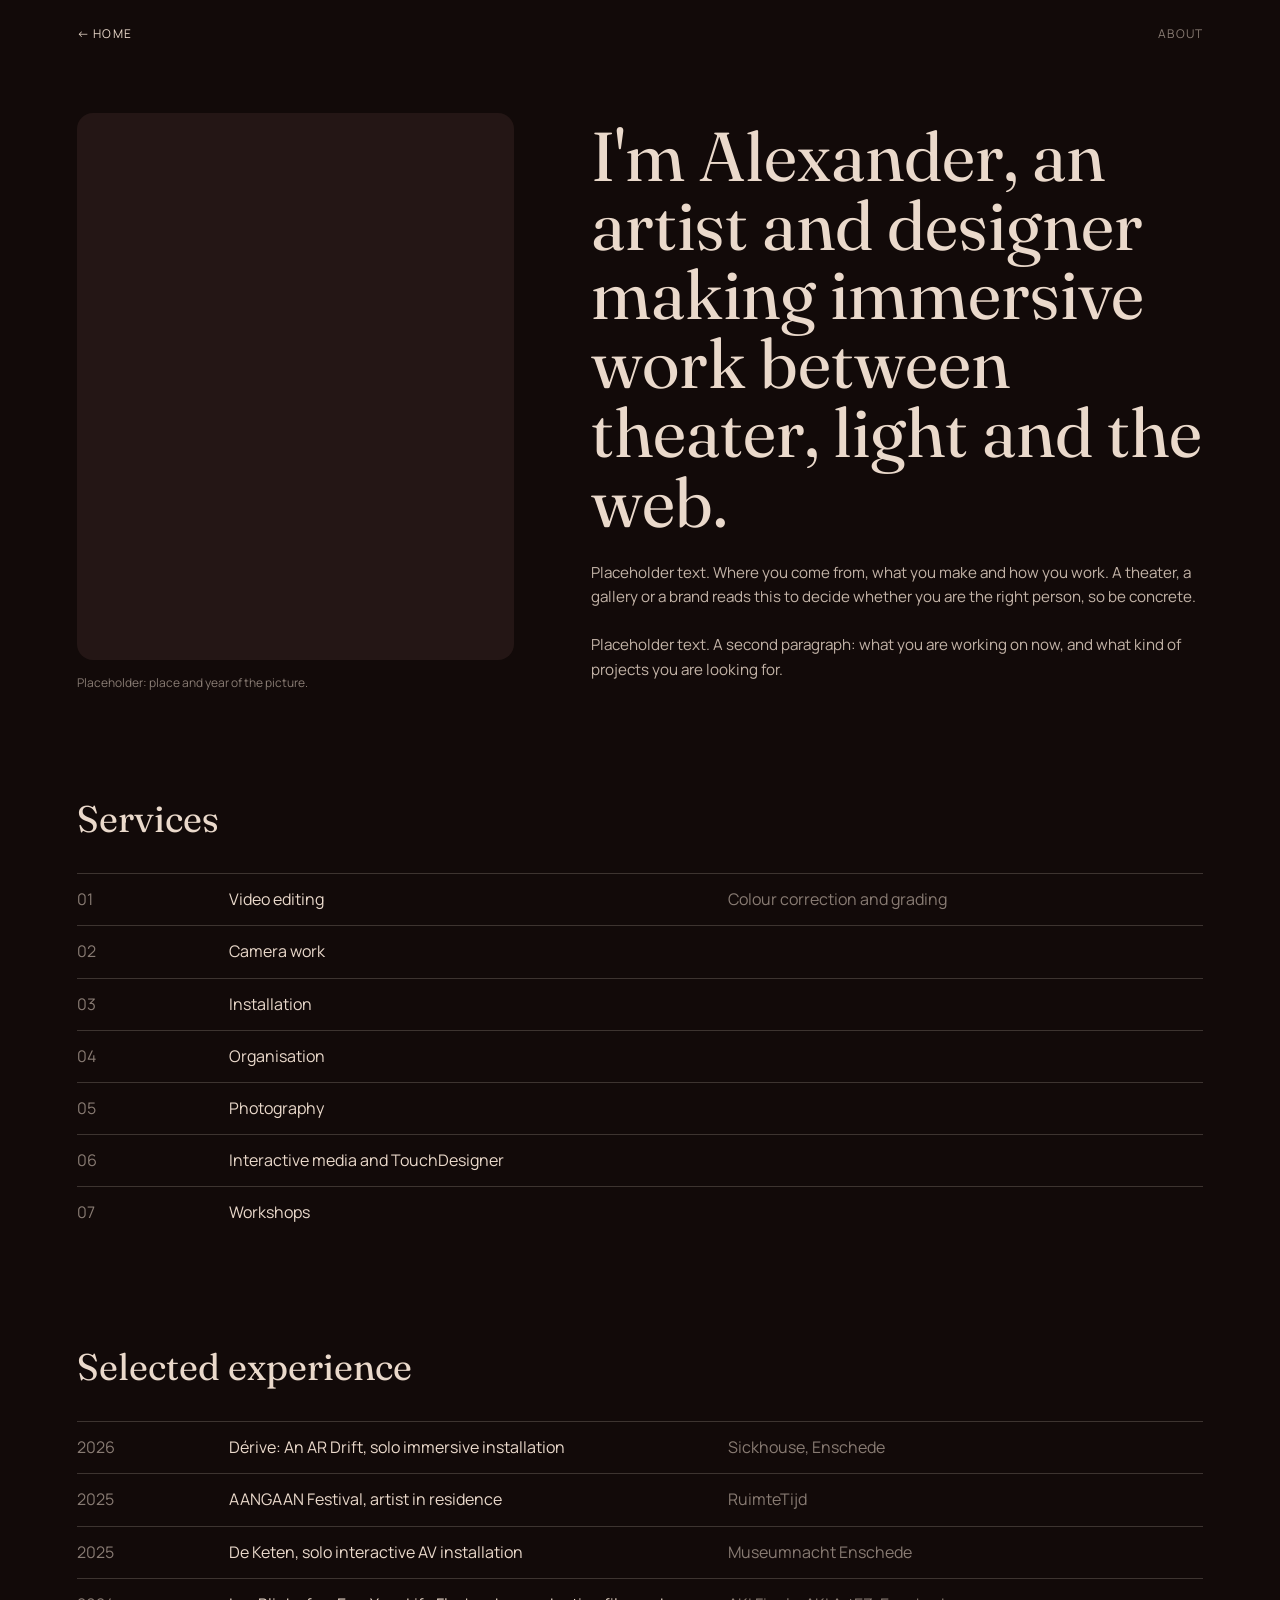
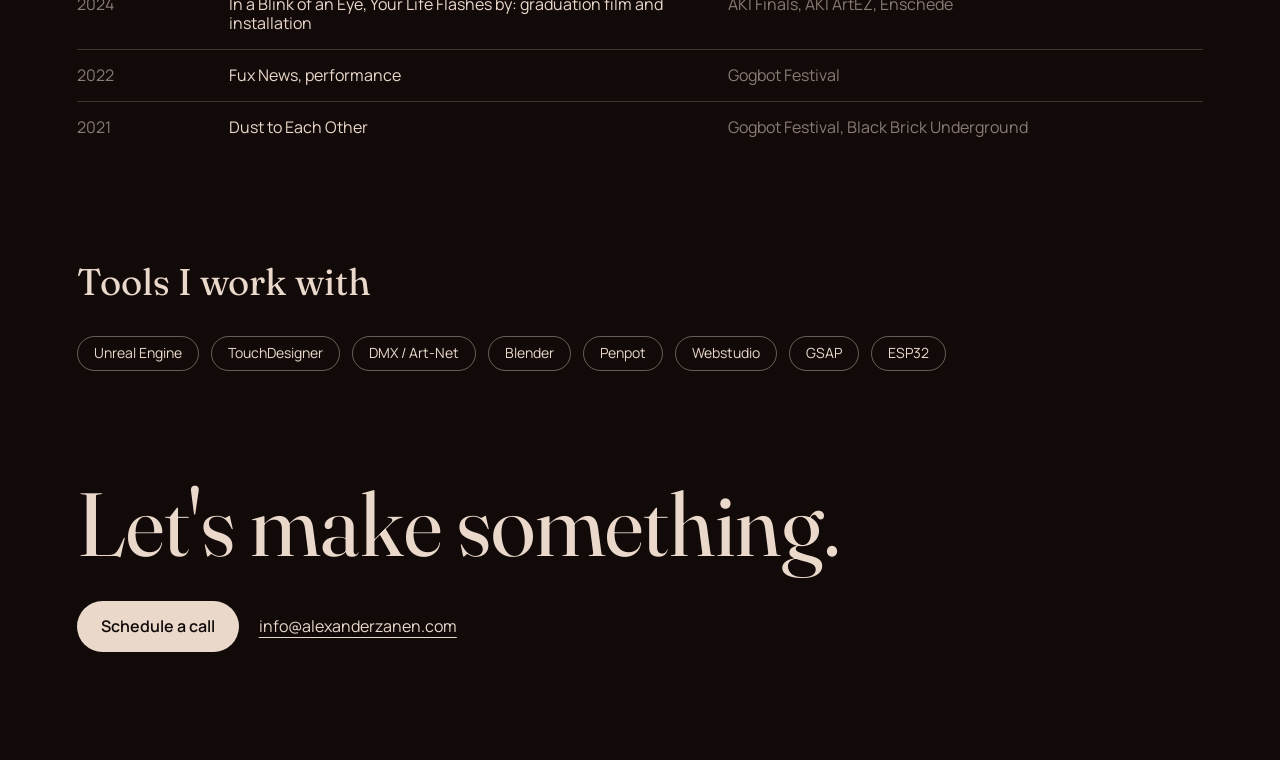
==== commit 85b5bbe1: "Add Manrope font, Cal pop-up on About and Edit, rebuilt site Co-Authored-By: Claude Sonnet 5.5 <nore" ====
--- a/about/index.html
+++ b/about/index.html
@@ -1 +1,49 @@
-<!DOCTYPE html><html lang="en" data-ws-project="1c1a0a56-6932-4bab-831f-e953f0e644c4" data-ws-version="880" data-ws-last-published="2026-11-24T18:29:00.535Z"><head><link rel="stylesheet" type="text/css" href="/assets/static/app_generated_index-6937cd5a.CAoEdssU.css"><meta charSet="UTF-8"/><meta name="viewport" content="width=device-width,initial-scale=1"/><link rel="preload" href="/assets/Fraunces-Italic-VariableFont_SOFT_WONK_opsz_wght_bYQ3jbh2O1lrMFQLgUJpK.ttf" as="font" crossorigin="anonymous"/><link rel="preload" href="/assets/Fraunces-VariableFont_SOFT_WONK_opsz_wght_uj_ShvwseFVJYMmzP9Wxp.ttf" as="font" crossorigin="anonymous"/><meta property="og:url" content="https://url/about"/><meta property="og:title" content="About"/><meta property="og:type" content="website"/><title>About</title></head><body class="w-element"><main id="about-page" class="w-element cl5f57w czfpwwj c1gz0370"><div class="w-element c4yet3w c11jra6p c1wpbp1d cl7he2y c1fkl0wx c1nnbgex cps86ha"><a class="w-element c61atev c1nmlk0f c1japakt cfvzgz5 c138j39f ct0uww1" href="/">← Home</a><span class="w-element c61atev c1nmlk0f c1japakt cfvzgz5 c1pbhkfb c1q8e9m4">About</span></div><div class="w-element cbucgpl c1myl2yz c1lpddgt c16n4uh0 c1nnbgex cps86ha c14bcnie c1ib7ug1"><div class="w-element c1vogjr2"><div class="w-element c1bpxhjt c6c1f33 c19wzjf2 cbgzhob c1tslx87 c1d7qbsf c1m61hxr"></div><p class="w-element c1ygzybu c26n09i c12a9pi c1rw88m3 c61atev c1nmlk0f c1pbhkfb">Placeholder: place and year of the picture.</p></div><div class="w-element c1vogjr2 c1x8zyb"><h1 class="w-element c18gpqfj cuh3di2 c1gqn4gr c51qg00 c138j39f c1q8e9m4">I&#x27;m Alexander, an artist and designer making immersive work between theater, light and the web.</h1><p class="w-element ctc28r c26n09i c12a9pi c1rw88m3 c61atev ce030uv cpxa2v4 c168v353 c1rablj5">Placeholder text. Where you come from, what you make and how you work. A theater, a gallery or a brand reads this to decide whether you are the right person, so be concrete.</p><p class="w-element ctc28r c26n09i c12a9pi c1rw88m3 c61atev ce030uv cpxa2v4 c168v353 c1rablj5">Placeholder text. A second paragraph: what you are working on now, and what kind of projects you are looking for.</p></div></div><div class="w-element c1nod8ty c1nnbgex cps86ha"><h2 class="w-element c18gpqfj cuh3di2 cteu2fh ci1y41o c138j39f c1q8e9m4">Services</h2><div class="w-element c1rolgeq"><div class="w-element cbucgpl cgjqtoi c11s7vmm c227j9f c1plpk8j c1llt2gf c3ecif2"><span class="w-element c61atev c15wjlpi c1pbhkfb c1q8e9m4">01</span><span class="w-element c61atev c15wjlpi c138j39f c1q8e9m4">Video editing</span><div class="w-element cw5vmo8"><span class="w-element c61atev c15wjlpi c1pbhkfb c1q8e9m4">Colour correction and grading</span></div></div><div class="w-element cbucgpl cgjqtoi c11s7vmm c227j9f c1plpk8j c1llt2gf c3ecif2"><span class="w-element c61atev c15wjlpi c1pbhkfb c1q8e9m4">02</span><span class="w-element c61atev c15wjlpi c138j39f c1q8e9m4">Camera work</span><div class="w-element cw5vmo8"><span class="w-element c61atev c15wjlpi c1pbhkfb c1q8e9m4"></span></div></div><div class="w-element cbucgpl cgjqtoi c11s7vmm c227j9f c1plpk8j c1llt2gf c3ecif2"><span class="w-element c61atev c15wjlpi c1pbhkfb c1q8e9m4">03</span><span class="w-element c61atev c15wjlpi c138j39f c1q8e9m4">Installation</span><div class="w-element cw5vmo8"><span class="w-element c61atev c15wjlpi c1pbhkfb c1q8e9m4"></span></div></div><div class="w-element cbucgpl cgjqtoi c11s7vmm c227j9f c1plpk8j c1llt2gf c3ecif2"><span class="w-element c61atev c15wjlpi c1pbhkfb c1q8e9m4">04</span><span class="w-element c61atev c15wjlpi c138j39f c1q8e9m4">Organisation</span><div class="w-element cw5vmo8"><span class="w-element c61atev c15wjlpi c1pbhkfb c1q8e9m4"></span></div></div><div class="w-element cbucgpl cgjqtoi c11s7vmm c227j9f c1plpk8j c1llt2gf c3ecif2"><span class="w-element c61atev c15wjlpi c1pbhkfb c1q8e9m4">05</span><span class="w-element c61atev c15wjlpi c138j39f c1q8e9m4">Photography</span><div class="w-element cw5vmo8"><span class="w-element c61atev c15wjlpi c1pbhkfb c1q8e9m4"></span></div></div><div class="w-element cbucgpl cgjqtoi c11s7vmm c227j9f c1plpk8j c1llt2gf c3ecif2"><span class="w-element c61atev c15wjlpi c1pbhkfb c1q8e9m4">06</span><span class="w-element c61atev c15wjlpi c138j39f c1q8e9m4">Interactive media and TouchDesigner</span><div class="w-element cw5vmo8"><span class="w-element c61atev c15wjlpi c1pbhkfb c1q8e9m4"></span></div></div><div class="w-element cbucgpl cgjqtoi c11s7vmm c227j9f c1plpk8j c1llt2gf c3ecif2"><span class="w-element c61atev c15wjlpi c1pbhkfb c1q8e9m4">07</span><span class="w-element c61atev c15wjlpi c138j39f c1q8e9m4">Workshops</span><div class="w-element cw5vmo8"><span class="w-element c61atev c15wjlpi c1pbhkfb c1q8e9m4"></span></div></div></div></div><div class="w-element c1nod8ty c1nnbgex cps86ha"><h2 class="w-element c18gpqfj cuh3di2 cteu2fh ci1y41o c138j39f c1q8e9m4">Selected experience</h2><div class="w-element c1rolgeq"><div class="w-element cbucgpl cgjqtoi c11s7vmm c227j9f c1plpk8j c1llt2gf c3ecif2"><span class="w-element c61atev c15wjlpi c1pbhkfb c1q8e9m4">2026</span><span class="w-element c61atev c15wjlpi c138j39f c1q8e9m4">Dérive: An AR Drift, solo immersive installation</span><div class="w-element cw5vmo8"><span class="w-element c61atev c15wjlpi c1pbhkfb c1q8e9m4">Sickhouse, Enschede</span></div></div><div class="w-element cbucgpl cgjqtoi c11s7vmm c227j9f c1plpk8j c1llt2gf c3ecif2"><span class="w-element c61atev c15wjlpi c1pbhkfb c1q8e9m4">2025</span><span class="w-element c61atev c15wjlpi c138j39f c1q8e9m4">AANGAAN Festival, artist in residence</span><div class="w-element cw5vmo8"><span class="w-element c61atev c15wjlpi c1pbhkfb c1q8e9m4">RuimteTijd</span></div></div><div class="w-element cbucgpl cgjqtoi c11s7vmm c227j9f c1plpk8j c1llt2gf c3ecif2"><span class="w-element c61atev c15wjlpi c1pbhkfb c1q8e9m4">2025</span><span class="w-element c61atev c15wjlpi c138j39f c1q8e9m4">De Keten, solo interactive AV installation</span><div class="w-element cw5vmo8"><span class="w-element c61atev c15wjlpi c1pbhkfb c1q8e9m4">Museumnacht Enschede</span></div></div><div class="w-element cbucgpl cgjqtoi c11s7vmm c227j9f c1plpk8j c1llt2gf c3ecif2"><span class="w-element c61atev c15wjlpi c1pbhkfb c1q8e9m4">2024</span><span class="w-element c61atev c15wjlpi c138j39f c1q8e9m4">In a Blink of an Eye, Your Life Flashes by: graduation film and installation</span><div class="w-element cw5vmo8"><span class="w-element c61atev c15wjlpi c1pbhkfb c1q8e9m4">AKI Finals, AKI ArtEZ, Enschede</span></div></div><div class="w-element cbucgpl cgjqtoi c11s7vmm c227j9f c1plpk8j c1llt2gf c3ecif2"><span class="w-element c61atev c15wjlpi c1pbhkfb c1q8e9m4">2022</span><span class="w-element c61atev c15wjlpi c138j39f c1q8e9m4">Fux News, performance</span><div class="w-element cw5vmo8"><span class="w-element c61atev c15wjlpi c1pbhkfb c1q8e9m4">Gogbot Festival</span></div></div><div class="w-element cbucgpl cgjqtoi c11s7vmm c227j9f c1plpk8j c1llt2gf c3ecif2"><span class="w-element c61atev c15wjlpi c1pbhkfb c1q8e9m4">2021</span><span class="w-element c61atev c15wjlpi c138j39f c1q8e9m4">Dust to Each Other</span><div class="w-element cw5vmo8"><span class="w-element c61atev c15wjlpi c1pbhkfb c1q8e9m4">Gogbot Festival, Black Brick Underground</span></div></div></div></div><div class="w-element c1nod8ty c1nnbgex cps86ha"><h2 class="w-element c18gpqfj cuh3di2 cteu2fh ci1y41o c138j39f c1q8e9m4">Tools I work with</h2><div class="w-element c4yet3w c18ah3e7 c3hmio1 c1sar5v5 c1rolgeq"><span class="w-element c18y2o4c cvedwxt cn240y c49etfh c1vbr3 c1jhe9mq c55pi8q c1a8yogl cszcme3 c61atev c43x9nl c138j39f c15hr8ts">Unreal Engine</span><span class="w-element c18y2o4c cvedwxt cn240y c49etfh c1vbr3 c1jhe9mq c55pi8q c1a8yogl cszcme3 c61atev c43x9nl c138j39f c15hr8ts">TouchDesigner</span><span class="w-element c18y2o4c cvedwxt cn240y c49etfh c1vbr3 c1jhe9mq c55pi8q c1a8yogl cszcme3 c61atev c43x9nl c138j39f c15hr8ts">DMX / Art-Net</span><span class="w-element c18y2o4c cvedwxt cn240y c49etfh c1vbr3 c1jhe9mq c55pi8q c1a8yogl cszcme3 c61atev c43x9nl c138j39f c15hr8ts">Blender</span><span class="w-element c18y2o4c cvedwxt cn240y c49etfh c1vbr3 c1jhe9mq c55pi8q c1a8yogl cszcme3 c61atev c43x9nl c138j39f c15hr8ts">Penpot</span><span class="w-element c18y2o4c cvedwxt cn240y c49etfh c1vbr3 c1jhe9mq c55pi8q c1a8yogl cszcme3 c61atev c43x9nl c138j39f c15hr8ts">Webstudio</span><span class="w-element c18y2o4c cvedwxt cn240y c49etfh c1vbr3 c1jhe9mq c55pi8q c1a8yogl cszcme3 c61atev c43x9nl c138j39f c15hr8ts">GSAP</span><span class="w-element c18y2o4c cvedwxt cn240y c49etfh c1vbr3 c1jhe9mq c55pi8q c1a8yogl cszcme3 c61atev c43x9nl c138j39f c15hr8ts">ESP32</span></div></div><div class="w-element c1nod8ty c1uznf4q c1nnbgex cps86ha"><p class="w-element c18gpqfj cuh3di2 c1xtlvv2 c51qg00 c138j39f c1q8e9m4">Let&#x27;s make something.</p><div class="w-element c4yet3w c18ah3e7 c1wpbp1d c2gn8oc c1278xye c1rolgeq"><a data-cal-link="alexanderzanen/discoverycall" data-cal-namespace="discoverypopup" data-cal-config="{&quot;layout&quot;:&quot;month_view&quot;,&quot;useSlotsViewOnSmallScreen&quot;:&quot;true&quot;}" class="w-element c18y2o4c c227j9f c1plpk8j c1aau5uz c1cblddy ck6cf2r c1m8l1a7 c1jhe9mq c55pi8q c1a8yogl cszcme3 c61atev cqns6vj c15wjlpi ct0uww1 c3ty32p" href="#schedule">Schedule a call</a><a href="mailto:info@alexanderzanen.com" class="w-element c61atev c15wjlpi c138j39f c36wevu cl5vwk0">info@alexanderzanen.com</a></div></div></main><script id="vike_pageContext" type="application/json">{"pageId":"\/pages\/about","routeParams":{},"data":{"url":"https:\/\/url\/about","system":{"params":{},"search":{},"origin":"https:\/\/url","pathname":"\/about"},"resources":{},"actionResources":{},"pageMeta":{"title":"About","description":"!undefined","excludePageFromSearch":"!undefined","language":"!undefined","socialImageAssetName":"!undefined","socialImageUrl":"!undefined","status":"!undefined","redirect":"!undefined","content":"!undefined","custom":[]}}}</script><script id="vike_globalContext" type="application/json">{}</script><script src="/assets/entries/entry-server-routing.D7-YiXoD.js" type="module" async></script><link rel="modulepreload" href="/assets/entries/pages_about.SjJz7-Ie.js" as="script" type="text/javascript"><link rel="modulepreload" href="/assets/chunks/chunk-BshFA7aD.js" as="script" type="text/javascript"><link rel="modulepreload" href="/assets/chunks/chunk-DWCrQ995.js" as="script" type="text/javascript"><link rel="modulepreload" href="/assets/chunks/chunk-BXl3LOEh.js" as="script" type="text/javascript"></body></html>+<!DOCTYPE html><html lang="en" data-ws-project="1c1a0a56-6932-4bab-831f-e953f0e644c4" data-ws-version="890" data-ws-last-published="2026-11-25T09:53:20.308Z"><head><link rel="stylesheet" type="text/css" href="/assets/static/app_generated_index-6937cd5a.CzSw9nSq.css"><meta charSet="UTF-8"/><meta name="viewport" content="width=device-width,initial-scale=1"/><link rel="preload" href="/assets/Fraunces-Italic-VariableFont_SOFT_WONK_opsz_wght_bYQ3jbh2O1lrMFQLgUJpK.ttf" as="font" crossorigin="anonymous"/><link rel="preload" href="/assets/Fraunces-VariableFont_SOFT_WONK_opsz_wght_uj_ShvwseFVJYMmzP9Wxp.ttf" as="font" crossorigin="anonymous"/><link rel="preload" href="/assets/Manrope-VariableFont_wght_SkNCQ3fSqAU_UsLrwDLar.ttf" as="font" crossorigin="anonymous"/><meta property="og:url" content="https://url/about"/><meta property="og:title" content="About"/><meta property="og:type" content="website"/><title>About</title></head><body class="w-element"><main id="about-page" class="w-element cl5f57w czfpwwj c1gz0370"><div class="w-element c4yet3w c11jra6p c1wpbp1d cl7he2y c1fkl0wx c1nnbgex cps86ha"><a class="w-element c61atev c1nmlk0f c1japakt cfvzgz5 c138j39f ct0uww1" href="/">← Home</a><span class="w-element c61atev c1nmlk0f c1japakt cfvzgz5 c1pbhkfb c1q8e9m4">About</span></div><div class="w-element cbucgpl c1myl2yz c1lpddgt c16n4uh0 c1nnbgex cps86ha c14bcnie c1ib7ug1"><div class="w-element c1vogjr2"><div class="w-element c1bpxhjt c6c1f33 c19wzjf2 cbgzhob c1tslx87 c1d7qbsf c1m61hxr"></div><p class="w-element c1ygzybu c26n09i c12a9pi c1rw88m3 c61atev c1nmlk0f c1pbhkfb">Placeholder: place and year of the picture.</p></div><div class="w-element c1vogjr2 c1x8zyb"><h1 class="w-element c18gpqfj cuh3di2 c1gqn4gr c51qg00 c138j39f c1q8e9m4">I&#x27;m Alexander, an artist and designer making immersive work between theater, light and the web.</h1><p class="w-element ctc28r c26n09i c12a9pi c1rw88m3 c61atev ce030uv cpxa2v4 c168v353 c1rablj5">Placeholder text. Where you come from, what you make and how you work. A theater, a gallery or a brand reads this to decide whether you are the right person, so be concrete.</p><p class="w-element ctc28r c26n09i c12a9pi c1rw88m3 c61atev ce030uv cpxa2v4 c168v353 c1rablj5">Placeholder text. A second paragraph: what you are working on now, and what kind of projects you are looking for.</p></div></div><div class="w-element c1nod8ty c1nnbgex cps86ha"><h2 class="w-element c18gpqfj cuh3di2 cteu2fh ci1y41o c138j39f c1q8e9m4">Services</h2><div class="w-element c1rolgeq"><div class="w-element cbucgpl cgjqtoi c11s7vmm c227j9f c1plpk8j c1llt2gf c3ecif2"><span class="w-element c61atev c15wjlpi c1pbhkfb c1q8e9m4">01</span><span class="w-element c61atev c15wjlpi c138j39f c1q8e9m4">Video editing</span><div class="w-element cw5vmo8"><span class="w-element c61atev c15wjlpi c1pbhkfb c1q8e9m4">Colour correction and grading</span></div></div><div class="w-element cbucgpl cgjqtoi c11s7vmm c227j9f c1plpk8j c1llt2gf c3ecif2"><span class="w-element c61atev c15wjlpi c1pbhkfb c1q8e9m4">02</span><span class="w-element c61atev c15wjlpi c138j39f c1q8e9m4">Camera work</span><div class="w-element cw5vmo8"><span class="w-element c61atev c15wjlpi c1pbhkfb c1q8e9m4"></span></div></div><div class="w-element cbucgpl cgjqtoi c11s7vmm c227j9f c1plpk8j c1llt2gf c3ecif2"><span class="w-element c61atev c15wjlpi c1pbhkfb c1q8e9m4">03</span><span class="w-element c61atev c15wjlpi c138j39f c1q8e9m4">Installation</span><div class="w-element cw5vmo8"><span class="w-element c61atev c15wjlpi c1pbhkfb c1q8e9m4"></span></div></div><div class="w-element cbucgpl cgjqtoi c11s7vmm c227j9f c1plpk8j c1llt2gf c3ecif2"><span class="w-element c61atev c15wjlpi c1pbhkfb c1q8e9m4">04</span><span class="w-element c61atev c15wjlpi c138j39f c1q8e9m4">Organisation</span><div class="w-element cw5vmo8"><span class="w-element c61atev c15wjlpi c1pbhkfb c1q8e9m4"></span></div></div><div class="w-element cbucgpl cgjqtoi c11s7vmm c227j9f c1plpk8j c1llt2gf c3ecif2"><span class="w-element c61atev c15wjlpi c1pbhkfb c1q8e9m4">05</span><span class="w-element c61atev c15wjlpi c138j39f c1q8e9m4">Photography</span><div class="w-element cw5vmo8"><span class="w-element c61atev c15wjlpi c1pbhkfb c1q8e9m4"></span></div></div><div class="w-element cbucgpl cgjqtoi c11s7vmm c227j9f c1plpk8j c1llt2gf c3ecif2"><span class="w-element c61atev c15wjlpi c1pbhkfb c1q8e9m4">06</span><span class="w-element c61atev c15wjlpi c138j39f c1q8e9m4">Interactive media and TouchDesigner</span><div class="w-element cw5vmo8"><span class="w-element c61atev c15wjlpi c1pbhkfb c1q8e9m4"></span></div></div><div class="w-element cbucgpl cgjqtoi c11s7vmm c227j9f c1plpk8j c1llt2gf c3ecif2"><span class="w-element c61atev c15wjlpi c1pbhkfb c1q8e9m4">07</span><span class="w-element c61atev c15wjlpi c138j39f c1q8e9m4">Workshops</span><div class="w-element cw5vmo8"><span class="w-element c61atev c15wjlpi c1pbhkfb c1q8e9m4"></span></div></div></div></div><div class="w-element c1nod8ty c1nnbgex cps86ha"><h2 class="w-element c18gpqfj cuh3di2 cteu2fh ci1y41o c138j39f c1q8e9m4">Selected experience</h2><div class="w-element c1rolgeq"><div class="w-element cbucgpl cgjqtoi c11s7vmm c227j9f c1plpk8j c1llt2gf c3ecif2"><span class="w-element c61atev c15wjlpi c1pbhkfb c1q8e9m4">2026</span><span class="w-element c61atev c15wjlpi c138j39f c1q8e9m4">Dérive: An AR Drift, solo immersive installation</span><div class="w-element cw5vmo8"><span class="w-element c61atev c15wjlpi c1pbhkfb c1q8e9m4">Sickhouse, Enschede</span></div></div><div class="w-element cbucgpl cgjqtoi c11s7vmm c227j9f c1plpk8j c1llt2gf c3ecif2"><span class="w-element c61atev c15wjlpi c1pbhkfb c1q8e9m4">2025</span><span class="w-element c61atev c15wjlpi c138j39f c1q8e9m4">AANGAAN Festival, artist in residence</span><div class="w-element cw5vmo8"><span class="w-element c61atev c15wjlpi c1pbhkfb c1q8e9m4">RuimteTijd</span></div></div><div class="w-element cbucgpl cgjqtoi c11s7vmm c227j9f c1plpk8j c1llt2gf c3ecif2"><span class="w-element c61atev c15wjlpi c1pbhkfb c1q8e9m4">2025</span><span class="w-element c61atev c15wjlpi c138j39f c1q8e9m4">De Keten, solo interactive AV installation</span><div class="w-element cw5vmo8"><span class="w-element c61atev c15wjlpi c1pbhkfb c1q8e9m4">Museumnacht Enschede</span></div></div><div class="w-element cbucgpl cgjqtoi c11s7vmm c227j9f c1plpk8j c1llt2gf c3ecif2"><span class="w-element c61atev c15wjlpi c1pbhkfb c1q8e9m4">2024</span><span class="w-element c61atev c15wjlpi c138j39f c1q8e9m4">In a Blink of an Eye, Your Life Flashes by: graduation film and installation</span><div class="w-element cw5vmo8"><span class="w-element c61atev c15wjlpi c1pbhkfb c1q8e9m4">AKI Finals, AKI ArtEZ, Enschede</span></div></div><div class="w-element cbucgpl cgjqtoi c11s7vmm c227j9f c1plpk8j c1llt2gf c3ecif2"><span class="w-element c61atev c15wjlpi c1pbhkfb c1q8e9m4">2022</span><span class="w-element c61atev c15wjlpi c138j39f c1q8e9m4">Fux News, performance</span><div class="w-element cw5vmo8"><span class="w-element c61atev c15wjlpi c1pbhkfb c1q8e9m4">Gogbot Festival</span></div></div><div class="w-element cbucgpl cgjqtoi c11s7vmm c227j9f c1plpk8j c1llt2gf c3ecif2"><span class="w-element c61atev c15wjlpi c1pbhkfb c1q8e9m4">2021</span><span class="w-element c61atev c15wjlpi c138j39f c1q8e9m4">Dust to Each Other</span><div class="w-element cw5vmo8"><span class="w-element c61atev c15wjlpi c1pbhkfb c1q8e9m4">Gogbot Festival, Black Brick Underground</span></div></div></div></div><div class="w-element c1nod8ty c1nnbgex cps86ha"><h2 class="w-element c18gpqfj cuh3di2 cteu2fh ci1y41o c138j39f c1q8e9m4">Tools I work with</h2><div class="w-element c4yet3w c18ah3e7 c3hmio1 c1sar5v5 c1rolgeq"><span class="w-element c18y2o4c cvedwxt cn240y c49etfh c1vbr3 c1jhe9mq c55pi8q c1a8yogl cszcme3 c61atev c43x9nl c138j39f c15hr8ts">Unreal Engine</span><span class="w-element c18y2o4c cvedwxt cn240y c49etfh c1vbr3 c1jhe9mq c55pi8q c1a8yogl cszcme3 c61atev c43x9nl c138j39f c15hr8ts">TouchDesigner</span><span class="w-element c18y2o4c cvedwxt cn240y c49etfh c1vbr3 c1jhe9mq c55pi8q c1a8yogl cszcme3 c61atev c43x9nl c138j39f c15hr8ts">DMX / Art-Net</span><span class="w-element c18y2o4c cvedwxt cn240y c49etfh c1vbr3 c1jhe9mq c55pi8q c1a8yogl cszcme3 c61atev c43x9nl c138j39f c15hr8ts">Blender</span><span class="w-element c18y2o4c cvedwxt cn240y c49etfh c1vbr3 c1jhe9mq c55pi8q c1a8yogl cszcme3 c61atev c43x9nl c138j39f c15hr8ts">Penpot</span><span class="w-element c18y2o4c cvedwxt cn240y c49etfh c1vbr3 c1jhe9mq c55pi8q c1a8yogl cszcme3 c61atev c43x9nl c138j39f c15hr8ts">Webstudio</span><span class="w-element c18y2o4c cvedwxt cn240y c49etfh c1vbr3 c1jhe9mq c55pi8q c1a8yogl cszcme3 c61atev c43x9nl c138j39f c15hr8ts">GSAP</span><span class="w-element c18y2o4c cvedwxt cn240y c49etfh c1vbr3 c1jhe9mq c55pi8q c1a8yogl cszcme3 c61atev c43x9nl c138j39f c15hr8ts">ESP32</span></div></div><div class="w-element c1nod8ty c1uznf4q c1nnbgex cps86ha"><p class="w-element c18gpqfj cuh3di2 c1xtlvv2 c51qg00 c138j39f c1q8e9m4">Let&#x27;s make something.</p><div class="w-element c4yet3w c18ah3e7 c1wpbp1d c2gn8oc c1278xye c1rolgeq"><a data-cal-link="alexanderzanen/discoverycall" data-cal-namespace="discoverypopup" data-cal-config="{&quot;layout&quot;:&quot;month_view&quot;,&quot;useSlotsViewOnSmallScreen&quot;:&quot;true&quot;}" class="w-element c18y2o4c c227j9f c1plpk8j c1aau5uz c1cblddy ck6cf2r c1m8l1a7 c1jhe9mq c55pi8q c1a8yogl cszcme3 c61atev cqns6vj c15wjlpi ct0uww1 c3ty32p" href="#schedule">Schedule a call</a><a href="mailto:info@alexanderzanen.com" class="w-element c61atev c15wjlpi c138j39f c36wevu cl5vwk0">info@alexanderzanen.com</a></div></div></main><div id="cal-popup" class="w-html-embed"><!-- Cal.com popup: opens when a button with the setting data-cal-link is clicked (the menu's "Schedule call").
+     Same loader and settings as the floating-button code from cal.com, but without the floating button. Own namespace so it
+     does not clash with an inline booking section. Change the theme/colours in the Cal.ns.discoverypopup("ui", ...) line.
+     The booking address is read from the button's own data-cal-link setting, so there is ONE place to change it
+     (you can also bind that setting to a Webstudio variable). If Cal is blocked or slow, the button opens the Cal page in a new tab. -->
+<script type="text/javascript">
+  (function (C, A, L) { let p = function (a, ar) { a.q.push(ar); }; let d = C.document; C.Cal = C.Cal || function () { let cal = C.Cal; let ar = arguments; if (!cal.loaded) { cal.ns = {}; cal.q = cal.q || []; d.head.appendChild(d.createElement("script")).src = A; cal.loaded = true; } if (ar[0] === L) { const api = function () { p(api, arguments); }; const namespace = ar[1]; api.q = api.q || []; if(typeof namespace === "string"){cal.ns[namespace] = cal.ns[namespace] || api;p(cal.ns[namespace], ar);p(cal, ["initNamespace", namespace]);} else p(cal, ar); return;} p(cal, ar); }; })(window, "https://app.cal.com/embed/embed.js", "init");
+  Cal("init", "discoverypopup", {origin:"https://app.cal.com"});
+  Cal.config = Cal.config || {};
+  Cal.config.forwardQueryParams = true;
+  Cal.ns.discoverypopup("ui", {"hideEventTypeDetails":false,"layout":"month_view"});
+
+  // Is Cal's pop-up really available? Checked at CLICK time: Cal's script defines the <cal-modal-box> element once it has loaded
+  // (an ad blocker, a slow connection or being offline can stop it). This code can run twice on a published page, so it is wired only once.
+  function calReady() { return !!(window.customElements && window.customElements.get("cal-modal-box")); }
+
+  if (!window.__calPopupWired) {
+    window.__calPopupWired = true;
+
+    document.addEventListener("click", function (e) {
+      var t = e.target && e.target.closest ? e.target.closest("[data-cal-link]") : null;
+      if (!t) return;
+      if (t.tagName === "A") e.preventDefault();          // the popup replaces the link
+      if (!calReady()) {                                  // Cal is not available: open the booking page in a new tab instead
+        e.stopPropagation();
+        window.open("https://cal.com/" + t.getAttribute("data-cal-link"), "_blank", "noopener");
+      }
+    }, true);
+
+    // Blurred page behind the pop-up. Cal draws its dark backdrop (.my-backdrop) inside an open shadow root, so the blur is added there.
+    // Change the blur strength in the CSS line below (14px).
+    var addBlur = function (box) {
+      var tries = 0;
+      (function add() {
+        var sr = box.shadowRoot;
+        if (!sr) { if (tries++ < 60) requestAnimationFrame(add); return; }
+        if (sr.querySelector("style[data-blur]")) return;
+        var s = document.createElement("style");
+        s.setAttribute("data-blur", "");
+        s.textContent = ".my-backdrop { -webkit-backdrop-filter: blur(14px); backdrop-filter: blur(14px); }";
+        sr.appendChild(s);
+      })();
+    };
+    new MutationObserver(function (list) {
+      list.forEach(function (m) { m.addedNodes.forEach(function (n) { if (n.nodeName === "CAL-MODAL-BOX") addBlur(n); }); });
+    }).observe(document.body, { childList: true });
+  }
+</script>
+</div><script id="vike_pageContext" type="application/json">{"pageId":"\/pages\/about","routeParams":{},"data":{"url":"https:\/\/url\/about","system":{"params":{},"search":{},"origin":"https:\/\/url","pathname":"\/about"},"resources":{},"actionResources":{},"pageMeta":{"title":"About","description":"!undefined","excludePageFromSearch":"!undefined","language":"!undefined","socialImageAssetName":"!undefined","socialImageUrl":"!undefined","status":"!undefined","redirect":"!undefined","content":"!undefined","custom":[]}}}</script><script id="vike_globalContext" type="application/json">{}</script><script src="/assets/entries/entry-server-routing.DUfdx1UW.js" type="module" async></script><link rel="modulepreload" href="/assets/entries/pages_about.D92l4biE.js" as="script" type="text/javascript"><link rel="modulepreload" href="/assets/chunks/chunk-DNPMjk4I.js" as="script" type="text/javascript"><link rel="modulepreload" href="/assets/chunks/chunk-BF7yXm1d.js" as="script" type="text/javascript"><link rel="modulepreload" href="/assets/chunks/chunk-BXl3LOEh.js" as="script" type="text/javascript"></body></html>
--- a/assets/static/app_generated_index-6937cd5a.CzSw9nSq.css
+++ b/assets/static/app_generated_index-6937cd5a.CzSw9nSq.css
@@ -0,0 +1 @@
+@font-face{font-family:Fraunces;font-style:italic;font-weight:100 900;font-display:swap;src:url(/assets/Fraunces-Italic-VariableFont_SOFT_WONK_opsz_wght_bYQ3jbh2O1lrMFQLgUJpK.ttf) format("truetype")}@font-face{font-family:Fraunces;font-style:normal;font-weight:100 900;font-display:swap;src:url(/assets/Fraunces-VariableFont_SOFT_WONK_opsz_wght_uj_ShvwseFVJYMmzP9Wxp.ttf) format("truetype")}@font-face{font-family:Manrope;font-style:normal;font-weight:200 800;font-display:swap;src:url(/assets/Manrope-VariableFont_wght_SkNCQ3fSqAU_UsLrwDLar.ttf) format("truetype")}@layer presets{:root{display:grid;min-height:100%;grid-template-rows:auto;grid-template-columns:1fr;font-family:Arial,Roboto,sans-serif;font-size:16px;line-height:1.2;white-space:pre-wrap;white-space-collapse:preserve}a.w-element{box-sizing:border-box}article.w-element{box-sizing:border-box}b.w-element{font-weight:700;box-sizing:border-box}body.w-element{box-sizing:border-box;-webkit-font-smoothing:antialiased;-moz-osx-font-smoothing:grayscale;margin:0}button.w-element{font-family:inherit;font-size:100%;line-height:1.15;box-sizing:border-box;border-top-style:solid;border-right-style:solid;border-bottom-style:solid;border-left-style:solid;text-transform:none;margin:0}div.w-element,h1.w-element,h2.w-element,h3.w-element,li.w-element{box-sizing:border-box}main.w-element{box-sizing:border-box}p.w-element{box-sizing:border-box}section.w-element{box-sizing:border-box}span.w-element,ul.w-element,div.w-collapsible-content,div.w-collapsible{box-sizing:border-box}div.w-html-embed{display:contents;white-space:normal;white-space-collapse:collapse}img.w-image{box-sizing:border-box;max-width:100%;display:block;height:auto}}@media all{.c4yet3w{display:flex}.c15rwhcy{justify-content:center}.c1wpbp1d{align-items:center}.c1sscc6a{background-color:var(--ds-color-white)}.c1pjg9bx{position:relative}.c1aospu1{text-align:center}.c1lf1tlz{font-weight:900}.cbofrlx{font-size:clamp(3rem,12vw,8rem)}.c51qg00{line-height:var(--ds-leading-display)}.c1ox7rx2{letter-spacing:-.05em}.c16cjt4p{position:absolute}.cht5ny0{top:0}.c185cgh8{right:-.125rem}.c1iq1eea{bottom:0}.c118ylzg{left:.125rem}.c11n2tws{opacity:.3}.c19k4j8z{right:.125rem}.c1xjsaju{left:-.125rem}.c1opg14e{top:50%}.c1z0cd35{left:0}.c6c1f33{width:100%}.c1kxtqgr{height:.375rem}.ctc28r{margin-top:var(--ds-space-6)}.cyyzkue{font-weight:var(--ds-weight-bold)}.czget14{font-size:1.5rem}.c1f0bicu{line-height:2rem}.c1anelqv{letter-spacing:.05em}.c6bs2r2{height:420vh}.cvn782n{background-color:var(--ds-color-paper-warm)}.c15akt5m{position:sticky}.cqs2kz4{top:0}.cbucgpl{display:grid}.cg3rr6l{justify-items:center}.cu6lkhi{height:100vh}.c1eyb38m{min-height:560px}.c36tpnd{overflow-x:hidden}.c1dqd9m4{overflow-y:hidden}.czgh4mf{grid-template-columns:1fr}.cc4uy2r{left:36.94%}.c1b6ltny{top:23.22%}.c7zu4c1{width:9.93%}.c8etipa{left:68.47%}.c1lm7ae6{top:14.56%}.c1kj1sh{width:11.6%}.c6ne6h8{left:11.53%}.c1fh9x89{top:60.67%}.cclnbt6{width:12.15%}.caxg5rq{z-index:1}.c1aau5uz{padding-left:var(--ds-space-6)}.c1cblddy{padding-right:var(--ds-space-6)}.cmoz0m9{max-width:30em}.c18gpqfj{font-family:Fraunces,Georgia,Times New Roman,serif}.c1m5w9m7{font-size:31px}.cuh3di2{font-weight:var(--ds-weight-regular)}.ci1y41o{line-height:var(--ds-leading-heading)}.c1fl9yd{letter-spacing:-.045em}.c1m8l1a7{color:var(--ds-color-ink)}.c1q8e9m4{margin:0}.c1eq64em{left:47%}.c1g4dy8g{top:3%}.c12oayok{width:6%}.cn8dc2s{left:70%}.cvnq83j{top:62%}.c19y7enf{width:14%}.c1j51jod{left:44%}.coaesty{top:76%}.cyu3kb{width:7%}:root{font-family:Manrope,Helvetica Neue,Arial,sans-serif;--ds-color-ink: #120a09;--ds-color-surface: #241615;--ds-color-black: #120a09;--ds-color-white: rgb(255 255 255 / 1);--ds-color-paper: #ead9cb;--ds-color-paper-warm: #ead9cb;--ds-color-grey: #b8aaa0;--ds-color-accent: #ff4a2a;--ds-radius-xs: 2px;--ds-radius-s: 6px;--ds-radius-m: 1rem;--ds-radius-l: 1.6rem;--ds-radius-pill: 99px;--ds-text-label: .75rem;--ds-text-base: 1rem;--ds-text-body: clamp(.95rem, 1.1vw, 1.2rem);--ds-text-display: clamp(1.9rem, 5.4vw, 6.5rem);--ds-text-display-xl: clamp(2.5rem, 9vw, 9rem);overflow-x:clip;--ds-space-2: .5rem;--ds-space-3: .75rem;--ds-space-4: 1rem;--ds-space-5: 1.25rem;--ds-space-6: 1.5rem;--ds-space-8: 2rem;--ds-gutter: 6vw;--ds-vspace-s: 3svh;--ds-vspace-m: 5svh;--ds-vspace-l: 12svh;background-color:var(--ds-color-ink);--ds-leading-display: 1;--ds-leading-heading: 1.15;--ds-leading-ui: 1.2;--ds-leading-text: 1.5;--ds-leading-long: 1.6;--ds-weight-regular: 400;--ds-weight-medium: 500;--ds-weight-semibold: 600;--ds-weight-bold: 700;--ds-weight-heavy: 800;--ds-border: 1px;--ds-border-thick: 1.5px;--ds-tracking-label: .1em;--ds-tracking-wide: .14em;--ds-text-micro: .625rem;--ds-text-caption: .6875rem;--ds-text-small: .875rem;--ds-text-lead: 1.1rem;--ds-text-title: clamp(1.6rem, 2.9vw, 3.2rem);--ds-text-poem: clamp(1rem, 1.7vw, 2.1rem);--ds-text-subtitle: clamp(1rem, 1.75vw, 2rem);--ds-color-amber: rgb(217 164 65 / 1);--ds-color-folder: #b8aaa0;--ds-color-folder-ink: #120a09;--ds-color-folder-idle: #241615;--ds-color-folder-text: #ead9cb }.crqic2{flex-shrink:0}.c1qsi7y4{width:1.375rem}.cq8c8us{height:1.375rem}.c1tc0o3g{border:var(--ds-border) solid var(--ds-color-paper-warm)}.cyqd0xl{right:0}.c1rl344u{pointer-events:none}.c1vn31cu{color:var(--ds-color-accent)}.cujakje{font-size:var(--ds-text-micro)}.c1japakt{letter-spacing:var(--ds-tracking-label)}.crcbmds{white-space:nowrap}.ckg2aqp{white-space:normal;white-space-collapse:collapse}.c17inl6o{width:.4375rem}.cznhwwz{height:.4375rem}.cb6h3lq{background-color:var(--ds-color-accent)}.c1hy43fo{border-top-left-radius:50%}.cmwydaw{border-top-right-radius:50%}.cbexmdz{border-bottom-right-radius:50%}.cc04o6m{border-bottom-left-radius:50%}.c1nxshg2{width:1.125rem}.cm4h6fy{height:1.125rem}.c161spym{border:var(--ds-border-thick) solid var(--ds-color-paper-warm)}.ccssy2f{column-gap:var(--ds-space-2)}.c11jra6p{justify-content:space-between}.c18bm03l{height:3.125rem}.c2f1e0a{border-top-width:0px}.c1n879ok{border-right-width:0px}.c7wt4s6{border-bottom-width:0px}.c60ho7r{border-left-width:0px}.c4fwg18{background-color:transparent}.cyyth8{color:var(--ds-color-paper-warm)}.c3ty32p{cursor:pointer}.cnlaxsh{padding-top:0}.c19vbli{padding-right:var(--ds-space-5)}.cb71z16{padding-bottom:0}.c163srw1{padding-left:var(--ds-space-5)}.cy7lmjd{font-family:Manrope,SF Mono,Menlo,Consolas,monospace,Helvetica Neue,Arial,sans-serif}.c1yoogz3{font-size:var(--ds-text-caption)}.c17n4no8{letter-spacing:var(--ds-tracking-wide)}.cfvzgz5{text-transform:uppercase}.cnhhau8{text-shadow:-1.2px 0 rgba(255,60,80,.85),1.2px 0 rgba(0,200,255,.85)}.cx31pce{transition-property:background-color}.cdoai6r{transition-duration:.2s}.chiodio{margin:0}.c145nqa0[data-state=open]{display:none}.c1i6yteu:hover{background-color:color-mix(in srgb,var(--ds-color-paper-warm) 8%,transparent)}.cmz17g1{border-top-left-radius:1px}.c1ndf7nv{border-top-right-radius:1px}.ct7sxqc{border-bottom-right-radius:1px}.cc8loi2{border-bottom-left-radius:1px}.c16qp06r{display:none}.cm6vh6i{border-bottom:var(--ds-border) solid color-mix(in srgb,var(--ds-color-paper-warm) 16%,transparent)}.cf1ge09[data-state=open]{display:flex}.cj1hbyv{width:1.5rem}.c12jm91p{column-gap:var(--ds-space-4)}.c61atev{font-family:Manrope,Helvetica Neue,Arial,sans-serif}.c15wjlpi{font-size:var(--ds-text-base)}.c19z544d{line-height:var(--ds-leading-ui)}.ct0uww1{text-decoration-line:none}.cuigst{list-style-type:none}.c1x77gsk{padding:0}.c1bhjuf1{color:color-mix(in srgb,var(--ds-color-paper-warm) 50%,transparent)}.cak22fy{height:2.25rem}.c1j7i95l{flex-grow:1}.c1hg0s9x{flex-shrink:1}.c1xk0tjn{flex-basis:40%}.cudg0mv{height:3.0625rem}.c1yv9pof{border-top-left-radius:var(--ds-radius-xs)}.c1filzgh{border-top-right-radius:var(--ds-radius-xs)}.c7tvglr{border-bottom-right-radius:var(--ds-radius-xs)}.c1bifcd3{border-bottom-left-radius:var(--ds-radius-xs)}.c1l44f95{border:var(--ds-border) solid color-mix(in srgb,var(--ds-color-paper-warm) 70%,transparent)}.c4g00w5:hover{background-color:var(--ds-color-accent)}.c18ah3e7{flex-wrap:wrap}.cyn6o35{row-gap:var(--ds-space-2)}.c16ojpnn{padding:var(--ds-space-3)}.c59dqqf[data-state=open]{animation-name:menu-slide-down}.c18sikne[data-state=open]{animation-duration:.35s}.ckz1sf9[data-state=open]{animation-timing-function:cubic-bezier(.22,.8,.3,1)}.c13m3kzu[data-state=closed]{animation-name:menu-slide-up}.c1olyl5e[data-state=closed]{animation-duration:.35s}.cjw6kzn[data-state=closed]{animation-timing-function:cubic-bezier(.22,.8,.3,1)}.cxqk57f{top:6px}.c1x44fny{left:6px}.c1h7a3r1{width:10px}.ckxfipy{height:10px}.c1axaw4b{z-index:2}.c6gn0z9{filter:drop-shadow(1.2px 0 0 rgb(255 60 80 / .9)) drop-shadow(-1.2px 0 0 rgb(0 200 255 / .9))}.ccsb39e{border-top-left-radius:var(--ds-radius-s)}.c1qqkrv{border-top:var(--ds-border-thick) solid color-mix(in srgb,var(--ds-color-paper-warm) 90%,transparent)}.cprliqd{border-left:var(--ds-border-thick) solid color-mix(in srgb,var(--ds-color-paper-warm) 90%,transparent)}.cm1outi{right:6px}.cowbtm0{border-top-right-radius:var(--ds-radius-s)}.cu3umjj{border-right:var(--ds-border-thick) solid color-mix(in srgb,var(--ds-color-paper-warm) 90%,transparent)}.cm0myhb{bottom:6px}.cogs83r{border-bottom-left-radius:var(--ds-radius-s)}.c19og6kb{border-bottom:var(--ds-border-thick) solid color-mix(in srgb,var(--ds-color-paper-warm) 90%,transparent)}.c1z0120g{border-bottom-right-radius:var(--ds-radius-s)}.c1g3i4va{position:fixed}.c1071eeg{top:1rem}.coyneeq{margin-left:auto}.cw6b2b5{margin-right:auto}.ctbu7l5{z-index:1000}.c1alw5lz{width:min(27.5rem,calc(100% - 2rem))}.cc0lwun{background-color:color-mix(in srgb,var(--ds-color-ink) 84%,transparent)}.cs6drdx{background-image:radial-gradient(ellipse at center,#0000 30%,#000000e6)}.co21udi{-webkit-backdrop-filter:blur(8px);backdrop-filter:blur(8px)}.c1cr124v{border:var(--ds-border) solid color-mix(in srgb,var(--ds-color-paper-warm) 16%,transparent)}.crhhgl1{width:.5rem}.cmdpdv7{height:.5rem}.c1e250la{animation-name:menu-blink}.cejsoe6{animation-duration:1.4s}.c1y61qrv{animation-iteration-count:infinite}.c1xgcgzk{animation-timing-function:linear}.csn69aq{top:4px}.c1irtk3w{left:4px}.c1qcf4t8{width:8px}.cweqx90{height:8px}.c2iwdr5{border-top:var(--ds-border) solid color-mix(in srgb,var(--ds-color-paper-warm) 90%,transparent)}.c104asro{border-left:var(--ds-border) solid color-mix(in srgb,var(--ds-color-paper-warm) 90%,transparent)}.c4ipqb2{right:4px}.c1ppo4p7{border-right:var(--ds-border) solid color-mix(in srgb,var(--ds-color-paper-warm) 90%,transparent)}.c1cev4hs{bottom:4px}.c88akps{border-bottom:var(--ds-border) solid color-mix(in srgb,var(--ds-color-paper-warm) 90%,transparent)}.c3hmio1{column-gap:var(--ds-space-3)}.c1vbr3{padding-right:var(--ds-space-4)}.c49etfh{padding-left:var(--ds-space-4)}.coq78ja:hover{background-color:color-mix(in srgb,var(--ds-color-ink) 96%,transparent)}.c98eqhx{right:1rem}.chb52gv{width:10rem}.cu0dnif{left:5%}.crro5lm{margin-top:-.5em}.c1gfk5jk{font-size:clamp(2.25rem,3.6vw,4.35rem)}.cv19n8l{color:#ebd9cc}.c5bxc7y{border-top-color:#ebd9cc}.c1hf263g{border-right-color:#ebd9cc}.cdhkpsd{border-bottom-color:#ebd9cc}.c1r6m6g2{border-left-color:#ebd9cc}.c1ey1z3x{font-size:var(--ds-text-poem)}.crykd49{font-family:Fraunces,sans-serif}.cqns6vj{font-weight:var(--ds-weight-semibold)}.c1aq8rtl{margin-top:1.4em}.c1i49643{padding-top:3%}.c18dcm5n{padding-right:5%}.c4hchmy{padding-bottom:3%}.c2i0u79{padding-left:5%}.c18y2o4c{display:inline-block}.c1sx24e9{letter-spacing:-.144em}.c138j39f{color:var(--ds-color-paper)}.c1bbeil0{margin-bottom:.1em}.cy63c6s{width:0px}.cjy0n2k{min-width:100%}.c1a1v1sk{width:82%}.c1tlr212{flex-direction:column}.czdbv48{justify-content:flex-start}.cl5f57w{min-height:100svh}.c1gz0370{background-color:var(--ds-color-ink)}.ct2j536{padding-top:var(--ds-space-8)}.cgpqt01{padding-right:0}.ctv6des{padding-bottom:var(--ds-space-8)}.c19bpkta{padding-left:0}.c1mdi7nn{width:clamp(15rem,36vw,34rem)}.clahk9h{aspect-ratio:16 / 10}.c1li0eoq{background-color:#c98b5e}.c1868r0w{background-image:url(/assets/showcase-aangaan-1_si60cESsxTiQve_Tr7lP-.jpg)}.c193mu5{background-size:cover}.cfkjvbv{background-repeat:no-repeat}.c1x4d3o2{background-position:50% 50%}.c12yg993{background-color:#af7952}.c7j1t0a{background-image:url(/assets/showcase-aangaan-2_nAlSeDt0mdWLOiG9LH6I7.jpg)}.c1gby58v{background-color:#956746}.c1q5vucy{background-image:url(/assets/showcase-aangaan-3_J_6XT_v63xvxY-fj8w9bg.jpg)}.cm3868k{background-color:#7b5539}.cy76yzc{background-image:url(/assets/showcase-aangaan-4_CGZg4XUwyEThDl1A3hzHI.jpg)}.c1v0bx6m{align-items:flex-start}.c1nmlk0f{font-size:var(--ds-text-label)}.c1qrf2q3{opacity:.5}.c1m3wiy4{margin-top:var(--ds-space-2)}.c1tncjx2{flex-grow:0}.cgosrlb{margin-right:var(--ds-space-5)}.c147iuks{background-color:#8e8b83}.cvepngu{background-color:#7c7972}.clvz4e4{background-color:#696761}.c8x5jqk{background-color:#575550}.c16s8x6f{background-color:#d8b88f}.c1bag1d{background-image:url(/assets/showcase-blink-1_ZLQbJIeXzSG9-9Fn_t5sZ.jpg)}.c7uaf38{background-color:#bca07c}.cr34t9i{background-image:url(/assets/showcase-blink-2_Kyyi7ZQPAyc1ziubhaqAV.jpg)}.c1en7fhm{background-color:#a0886a}.czpu2gi{background-image:url(/assets/showcase-blink-3_6Yt_o20ugBZTTGTJhscL8.jpg)}.c1b36k1d{background-color:#847057}.c1rw2775{background-image:url(/assets/showcase-blink-4_uogcaZdb0uH9lHKZfqLXl.jpg)}.c181xjl5{width:max-content}.c1lh8wa2{padding-left:5vw}.cbolh00{padding-right:5vw}.cx2k6hn{cursor:grab}.c1mfsgzg{font-variant-numeric:tabular-nums}.c1p224kk{border-top-width:0}.cuzao2v{border-right-width:0}.c1yf9fnj{border-bottom-width:0}.c1uvoisi{border-left-width:0}.cncgwzu{width:1.75rem}.c1f90oxa{height:1.75rem}.cyxn7r1{background-color:color-mix(in srgb,var(--ds-color-paper-warm) 14%,transparent)}.c1rolgeq{margin-top:var(--ds-space-8)}.c1vogjr2{min-width:0px}.cw6hgym{max-width:100%}.c1nwue9n{background-color:#1c0d0d00}.c170hfpf{padding-top:6rem}.cteu2fh{font-size:var(--ds-text-title)}.cgpetuf{width:100vw}.cw4sgl9{height:100%}.c16n4uh0{padding-top:var(--ds-vspace-m)}.czfpwwj{box-sizing:border-box}.c1vnbdnp{row-gap:var(--ds-vspace-s)}.c1c2qvfi{color:color-mix(in srgb,var(--ds-color-paper) 40%,transparent)}.c85ov83{right:0}.c108i5wb{bottom:0}.cgvyy67{left:0}.c1ovmcey{clip-path:polygon(11.9% 7.43%,93.41% 7.43%,93.41% 91.14%,11.9% 91.14%,11.9% 66.43%,12.94% 66.43%,12.94% 36.43%,11.9% 36.43%)}.c1kgzy9b{object-fit:fill}.c1musfyi{width:min(78vw,calc(78svh * 1359 / 793))}.c1gmyyf4{aspect-ratio:1359 / 793}.c1jxu54h{height:100svh}.c5gmgy7{height:250svh}.c1n1zssr{background-color:var(--ds-color-black)}.c1hytcy8{color:color-mix(in srgb,var(--ds-color-ink) 60%,transparent)}.c1ygzybu{margin-top:var(--ds-space-4)}.c12a9pi{margin-bottom:0}.c1rw88m3{margin-left:0}.c26n09i{margin-right:0}.ce030uv{font-size:var(--ds-text-body)}.ccbes9{line-height:var(--ds-leading-text)}.ccem0mg{color:color-mix(in srgb,var(--ds-color-ink) 82%,transparent)}.c16mgosi{max-width:34rem}.c191881w{flex-basis:0px}.cbgzhob{border-top-left-radius:var(--ds-radius-m)}.c1tslx87{border-top-right-radius:var(--ds-radius-m)}.c1d7qbsf{border-bottom-left-radius:var(--ds-radius-m)}.c1m61hxr{border-bottom-right-radius:var(--ds-radius-m)}.c3fvilt{background-color:#8e8f93}.c1opwtyn{background-color:#9a9b9f}.cab1rl{background-color:#a3a4a8}.c1lxu17k{column-gap:1vw}.c16zr3nz{top:3svh}.c1ripbrx{right:3vw}.c1fre9tq{bottom:3svh}.c11xj8go{left:3vw}.cex7eqs{grid-template-columns:1fr 1.5fr}.ceaxh2m{column-gap:3vw}.c122n3vu{opacity:1}.c8s3lk5{visibility:visible}.cxp0re7{opacity:0}.c6b32q8{visibility:hidden}.c1mcjyxf{min-height:0px}.c19au7fw{background-color:var(--ds-color-grey)}.cnahwav{border-top-left-radius:0}.c32rz53{border-top-right-radius:var(--ds-radius-l)}.cdvadv6{border-bottom-left-radius:var(--ds-radius-l)}.cr4ieof{border-bottom-right-radius:var(--ds-radius-l)}.c1jayqtw{font-size:var(--ds-text-subtitle)}.cb39re1{opacity:.65}.c2qtqm6{text-align:left}.cygi2bx{height:12svh}.cl7he2y{padding-top:var(--ds-vspace-s)}.c1fkl0wx{padding-bottom:var(--ds-vspace-s)}.c12zp71g{padding-left:2.2vw}.c12ghd2q{padding-right:2.2vw}.c16zco3y{border-top-left-radius:var(--ds-radius-l)}.c1t4vxe5{border-bottom-left-radius:0}.czs952v{border-bottom-right-radius:0}.c19wzjf2{background-color:var(--ds-color-surface)}.c1f2wnqc{grid-template-columns:repeat(3,1fr)}.c14clbfn{column-gap:1.2vw}.c1gqn4gr{font-size:var(--ds-text-display)}.ckt3ak4{margin-top:0}.cx79p2s{margin-bottom:var(--ds-vspace-s)}.c1559vax{padding-top:5.375rem}.c1qxbf46{padding-left:6vw}.cwqqbmu{padding-right:6vw}.cvudzl3{height:270svh}.c1pbhkfb{color:color-mix(in srgb,var(--ds-color-paper) 55%,transparent)}.c1nnbgex{padding-left:var(--ds-gutter)}.cps86ha{padding-right:var(--ds-gutter)}.c1i7lsvi{font-size:var(--ds-text-display-xl)}.c15b8x80{font-size:clamp(1rem,1.3vw,1.35rem)}.c1lr357s{color:color-mix(in srgb,var(--ds-color-paper) 70%,transparent)}.cyyeiun{max-width:36rem}.c1a6n3dw{aspect-ratio:16 / 9}.ccj319k{margin-top:var(--ds-vspace-m)}.c1g69mmz{font-size:var(--ds-text-lead)}.c227j9f{padding-top:var(--ds-space-4)}.c1llt2gf{border-top:var(--ds-border) solid color-mix(in srgb,var(--ds-color-paper) 20%,transparent)}.c1g8u1tg{grid-template-columns:repeat(4,1fr)}.coym5t9{column-gap:var(--ds-space-8)}.c1yg92ks{row-gap:var(--ds-space-6)}.cuti274{padding-top:8svh}.c1bugowa{margin-bottom:var(--ds-vspace-m)}.c19jvelf{max-width:40rem}.c1rzzpw5{border-left:2px solid var(--ds-color-accent)}.cpxa2v4{line-height:var(--ds-leading-long)}.c168v353{color:color-mix(in srgb,var(--ds-color-paper) 82%,transparent)}.c1yh8z32{grid-template-columns:1fr 2fr}.c1lpddgt{column-gap:var(--ds-gutter)}.c1nod8ty{padding-top:var(--ds-vspace-l)}.c1uznf4q{padding-bottom:var(--ds-vspace-l)}.c1q19o6j{grid-column:1 / -1}.c1bpxhjt{aspect-ratio:4 / 5}.ciyzc1j{aspect-ratio:3 / 2}.c5fufim{aspect-ratio:1 / 1}.cpg661c{grid-template-columns:repeat(2,1fr)}.cvnecpr{row-gap:1.2vw}.c86xauc{font-size:clamp(2rem,7vw,8rem)}.c1278xye{row-gap:var(--ds-space-4)}.c1rablj5{max-width:38rem}.c1x8zyb{align-self:center}.c1myl2yz{grid-template-columns:5fr 7fr}.cgjqtoi{grid-template-columns:8rem 1fr 1fr}.c11s7vmm{column-gap:var(--ds-space-6)}.c1plpk8j{padding-bottom:var(--ds-space-4)}.cvedwxt{padding-top:var(--ds-space-2)}.cn240y{padding-bottom:var(--ds-space-2)}.c1jhe9mq{border-top-left-radius:var(--ds-radius-pill)}.c55pi8q{border-top-right-radius:var(--ds-radius-pill)}.c1a8yogl{border-bottom-left-radius:var(--ds-radius-pill)}.cszcme3{border-bottom-right-radius:var(--ds-radius-pill)}.c43x9nl{font-size:var(--ds-text-small)}.c15hr8ts{border:var(--ds-border) solid color-mix(in srgb,var(--ds-color-paper) 40%,transparent)}.c1sar5v5{row-gap:var(--ds-space-3)}.ck6cf2r{background-color:var(--ds-color-paper)}.c36wevu{text-decoration-line:underline}.cl5vwk0{text-underline-offset:.3em}.c1xtlvv2{font-size:clamp(2.25rem,7vw,8rem)}.c2gn8oc{column-gap:var(--ds-space-5)}.c1l8dep5{color:color-mix(in srgb,var(--ds-color-paper) 75%,transparent)}.c1gpmrtm{max-width:46rem}.c1j6g7ev{height:7rem}.c2r3b5g{margin-bottom:var(--ds-space-3)}.c17ky76{border-top:var(--ds-border) solid color-mix(in srgb,var(--ds-color-paper) 18%,transparent)}.crbj4kc{display:block}.c13m40k{margin-top:.25rem}.ciof54s{color:color-mix(in srgb,var(--ds-color-paper) 85%,transparent)}.c1e4ldev{background-color:var(--ds-color-amber)}.c1h7nu0s{grid-template-columns:repeat(4,minmax(0,1fr))}.cqslx3v{row-gap:var(--ds-space-8)}.c1sut2ah{margin-top:var(--ds-space-3)}.cclud5z{font-size:6rem}.c32r4un{padding:var(--ds-space-6)}.c186hphk{font-family:Manrope,sans-serif}.cdrarav{grid-template-columns:repeat(2,minmax(0,1fr))}.c1chmmzw{overflow-wrap:anywhere}.c1ujuikv{grid-template-columns:minmax(0,20rem) minmax(0,1fr)}.c1rqg1mb{padding-top:var(--ds-space-5)}.c1c7z1kk{padding-bottom:var(--ds-space-5)}.ccalhlq{border-top:var(--ds-border) solid color-mix(in srgb,var(--ds-color-paper) 15%,transparent)}.c14bihko{width:14rem}.c16vyu1y{height:5rem}.ci9lm66{border-top:var(--ds-border) solid color-mix(in srgb,var(--ds-color-paper) 50%,transparent)}.cmc03d6{height:1.5rem}.ccuwtb{width:calc(var(--ds-space-2) * 3)}.ck5nw4p{width:calc(var(--ds-space-3) * 3)}.c1jn15mi{width:calc(var(--ds-space-4) * 3)}.c19bsgqa{width:calc(var(--ds-space-5) * 3)}.cnx6i0k{width:calc(var(--ds-space-6) * 3)}.c1bw5p5z{width:calc(var(--ds-space-8) * 3)}.c132b2jd{width:calc(var(--ds-gutter) * 3)}.c1wi3yps{width:calc(var(--ds-vspace-s) * 3)}.c7hn9jr{width:calc(var(--ds-vspace-m) * 3)}.c6i7s3x{width:calc(var(--ds-vspace-l) * 3)}.cpz2o2y{max-width:30rem}.c1642aoa{font-weight:var(--ds-weight-medium)}.cq03k2q{font-weight:var(--ds-weight-heavy)}.czvfn6k{height:4rem}.c1h5ehzf{border:var(--ds-border) solid var(--ds-color-paper)}.cqzirzm{border:var(--ds-border-thick) solid var(--ds-color-paper)}.c1s2ju5o{margin-top:var(--ds-vspace-l)}.cv8eh6v{margin-bottom:var(--ds-space-6)}.c1bvkb5p{line-height:1.5}.ctxpb55{max-width:52ch}.c1gzn77l{left:-12.804%}.c1ju2xf{top:-7.692%}.c1ldri6o{width:118.102%}.c1gme32c{height:113.997%}.c1l9fja0{margin-top:14svh}.c8ixc9r{padding-right:78px}.cpyefw4{font-size:.75rem}.c1qp78y5{letter-spacing:.1em}.ceq26as{color:color-mix(in srgb,var(--ds-color-paper) 62%,transparent)}.c1a67gjw{padding-top:3svh}.c1o42o9c{padding-bottom:3svh}.cm8f6b6{margin-top:3rem}.cbt1912{border-top-left-radius:1.2rem}.cnwwajk{border-top-right-radius:1.2rem}.c1f2v77v{border-bottom-left-radius:1.2rem}.conb6d7{border-bottom-right-radius:1.2rem}.c1isra1p{margin-top:1.2rem}.c1f1h9y{font-weight:400}.c1o8xp19{font-size:clamp(2.25rem,6.4vw,6.4rem)}.c19kculj{line-height:1.02}.c11ahsfh{max-width:14em}.c1ixmm1e{margin-top:1.6rem}.c1aim3yy{font-size:clamp(1rem,1.15vw,1.2rem)}.ca73t70{line-height:1.6}.c19wk9fe{max-width:40em}.c185o72h{padding-top:1rem}.c4k9jt5{padding-bottom:1rem}.c1qjv7m1{padding-left:1.6rem}.c10yalga{padding-right:1.6rem}.c15c6r0m{border-top-left-radius:99px}.c39tiwn{border-top-right-radius:99px}.ck4ai4o{border-bottom-left-radius:99px}.c1f8wfk5{border-bottom-right-radius:99px}.cknycaq{font-weight:600}.c1ejmkeg{font-size:1rem}.ceob0qu{column-gap:1.2rem}.c1xk5oyi{row-gap:1rem}.ch7vrs7{margin-top:2rem}.c1bbt4pb{padding-top:6svh}.c1eyrtpt{font-size:clamp(1.75rem,3vw,3.2rem)}.c1hd1bdu{line-height:1.1}.c13k2yk4{max-width:22em}.c1s5c5vs{font-size:clamp(1.3rem,1.7vw,1.8rem)}.c1wh5r3f{line-height:1.15}.c14z0f9b{margin-top:.7rem}.ctkwpqj{border-top-left-radius:1rem}.cl8hrzu{border-top-right-radius:1rem}.c10hzkbh{border-bottom-left-radius:1rem}.c1k37bz5{border-bottom-right-radius:1rem}.c19f3c06{padding:1.6rem}.c1joofnj{grid-template-columns:repeat(3,minmax(0,1fr))}.cf1l5iu{row-gap:1.2rem}.ciotp88{padding-top:12svh}.c1fehxik{margin-top:.9rem}.c1podv6{font-size:clamp(1.6rem,2.2vw,2.4rem)}.c1o7hoj{font-size:.85rem}.c1dqlw4x{margin-top:.6rem}.c1648434{font-size:1.05rem}.c1i3oc1h{border-top:1px solid color-mix(in srgb,var(--ds-color-paper) 25%,transparent)}.c1mqmu33{margin-top:.8rem}.cnaornc{font-size:.9rem}.c1xf9wuz{margin-top:1.4rem}.c1k4ab8g{margin-top:.5rem}.cj3x2cf{padding-top:1.1rem}.c35tz9a{padding-bottom:1.1rem}.cwkcxh5{max-width:50rem}.c1bnj8v9{line-height:1}.c1p0hhcz{padding-top:14svh}.c16934b4{padding-bottom:14svh}.cu637se{object-fit:cover}.c1ouurl5{left:39.5%}.ceqr9dl{top:-1%}.c9s9ch8{width:21%}.c14emwjj{aspect-ratio:3/4}.cs0p6jw{background-color:color-mix(in srgb,var(--ds-color-black) 8%,transparent)}.c1k12iq{left:65.66%}.c15c4v1z{top:9.84%}.c1mrh123{left:76.5%}.c1u7xiz2{top:36%}.cfhl1ll{top:62.16%}.c7kbgpi{top:73%}.cln24s1{left:13.34%}.ceq1yi9{left:2.5%}.cl9hb2t{width:min(86vmin,44rem)}.c17prw3l{height:min(86vmin,44rem)}.c1273jdx{margin:auto}.c391j87{top:2rem}.c1mbjvc3{left:2rem}.c1butnjc{z-index:3}.c1oller0{font-size:2rem}.c1nlakyg{z-index:9999}.c1hpjau3{--pl-spin: 3200 }.cf8jpzq{--pl-turns: 2 }.c1rngbge{font-size:clamp(2.5rem,8.1vw,7.33rem)}.c1qadbhe{margin-top:0}.c6eke1d{margin-bottom:0}.c1wvmgr{letter-spacing:.02em}.cmnscoc{color:var(--ds-color-white)}.c1yivm27{background-image:url(/assets/loader-placeholder-8_7jPzBl-LLK4HgPupZSISP.jpg)}.c165sx2d{background-position:center center}.c1cb9ps9{color:var(--ds-color-black)}.c1h2jbia{color:var(--ds-color-grey)}.c1bng2p{letter-spacing:-.31em}.c1qksiqi{mix-blend-mode:difference}.cychn8q{bottom:2rem}.c1oguw65{left:50%}.cdsf4fx{margin-left:-.75em}.chj780l{opacity:.4}.c10j6ts5{min-height:1.75rem}.clf7pjy{max-width:32rem}.c6fcxod{font-size:28px}.cvvp5yl{grid-template-columns:1fr 1fr}.cadt5pm{column-gap:4vw}.c1lqsmd2{height:34svh}.cm9ginv{margin-right:.25em}.c5tiw1n{vertical-align:top}.chs50tx{font-size:37px}.c17mb3pv{padding-bottom:var(--ds-vspace-m)}.cbf4ftk{height:420svh}.c10esq1j{max-width:23.21rem}.cy8fxj7{align-self:stretch}.cn30dqc{grid-row-start:span 1}.c1jmogmd{grid-row-end:span 1}.cobvyzm{background-image:url(/assets/ido-installations_Gf5Ir2yAt0nDPwthCRGSw.jpg)}.c1cd60y4{background-image:url(/assets/ido-film_0sR3p9xKj6r4o7pdndcsK.jpg)}.c1fo7qbp{background-image:url(/assets/placeholder-derive-phone_JyirgdXE7ZPrh5Qnbh11V.webp)}.cnmnki4{font-size:.6em}.c1jmtkbp{font-size:clamp(1.1rem,2.6vw,2.2rem)}.cxpigp4{height:220svh}.cifxklt{background-color:color-mix(in srgb,var(--ds-color-ink) 60%,transparent)}.c38pycy{transform:scale(1)}.c1l60fm1{transform-origin:50% 40%}.cnzccsc{z-index:0}.ckwswkl{background-color:#ebd9cc00}.ckukq4g{filter:blur(0px) blur(0px) hue-rotate(64deg)}.c10un2q8{color:inherit}.c19ez18w{border-top-left-radius:6px}.c18027kw{border-top-right-radius:6px}.c1imspwa{border-bottom-right-radius:6px}.c1ne6h54{border-bottom-left-radius:6px}.co5wdsx{background-color:#00000014}.cpjo2wm{color:#111}.c1vkhf5f{background-color:#f3f1ed}.c1nho2v{font-size:4rem}.c14kqo0z{color:#fff}.c10elyzz{background-image:url(/assets/loader-placeholder-8_kcwjp4AcsdWqaB3bV64Wz.jpg)}.c1d101ko{min-height:100%}.cgr3x03{aspect-ratio:16/9}.cgk7850{background-color:#00000078}}@media all and (max-width:991px){.c5dfmq9{top:auto}.c1yzo326{bottom:1rem}.c1iicyzb{font-size:clamp(1rem,2.3vw,1.3rem)}.cvz1lu1{font-size:clamp(.75rem,1.5vw,.9rem)}.c18fk3o4{height:42svh}.cx53vzm{font-size:clamp(1.6rem,4.6vw,2.6rem)}.cysa7m1{aspect-ratio:4 / 3}.cf20py9{align-self:center}.coe3e43{background-color:#00000021}.cyw6gag{margin:0}}@media all and (max-width:767px){.cacorpw{height:360vh}.chl7sjf{left:8%}.ctk21gj{top:17%}.c1y1y4yl{width:28%}.c116ohok{left:62%}.c166o0ti{top:10%}.c814m23{width:30%}.cdnxvsf{left:6%}.c5xg5th{top:68%}.c1n1f2ku{width:32%}.cfwudxq{font-size:24px}.c1tm8zbl{left:38%}.c1r52huq{top:2%}.cgillo0{width:22%}.cf750n6{left:52%}.c28cb1h{top:62%}.c4hegcf{width:40%}.c1hivodb{left:34%}.cn9bzth{top:84%}.c96dvcq{width:24%}:root{--ds-text-display: clamp(1.3rem, 6vw, 2rem);--ds-text-title: clamp(1.3rem, 6vw, 1.9rem);--ds-text-poem: clamp(.75rem, 3.4vw, 1.3rem) }.cfqzp3u{width:92%}.c1iz7ggw{width:clamp(12rem,62vw,18rem)}.c1uh0yfa{max-width:80vw}.c1050haj{padding-left:var(--ds-gutter)}.cfqe5a7{padding-right:var(--ds-gutter)}.cvxq78o{font-size:1.3rem}.c144g3x0{font-size:var(--ds-text-micro)}.cpqbf6{margin-top:var(--ds-space-2)}.c1wxp8ja{font-size:var(--ds-text-small)}.c1oyyls2{line-height:var(--ds-leading-text)}.cq7l79l{margin-top:var(--ds-space-3)}.c14bcnie{grid-template-columns:1fr}.c1g8e513{grid-template-rows:auto 1fr}.cya0pd6{row-gap:var(--ds-vspace-s)}.cw8yfnz{column-gap:0px}.ckbhwf2{top:2svh}.cmzxwko{bottom:2svh}.cyig43o{left:4vw}.c1mp7u91{right:4vw}.c12awsxe{font-size:var(--ds-text-caption)}.c16q65au{line-height:var(--ds-leading-heading)}.c1mij4a7{overflow-wrap:anywhere}.cw5vmo8{display:none}.c1nv5u6q{height:11svh}.c2gyagk{padding-top:var(--ds-space-3)}.c18f8br3{padding-left:var(--ds-space-2)}.c1m7adzg{padding-right:var(--ds-space-2)}.c1hl4rq{border-top-left-radius:.9rem}.c1vw0npf{border-top-right-radius:.9rem}.c1p784w1{min-width:0px}.c1gtr8hr{column-gap:2vw}.cyclevy{grid-template-columns:repeat(3,minmax(0,1fr))}.cyyrdw1{padding-top:var(--ds-vspace-l)}.c89saz{padding-left:6vw}.c8zbqj1{padding-right:6vw}.c168n1sl{grid-template-columns:repeat(2,1fr)}.c1ib7ug1{row-gap:var(--ds-vspace-m)}.c3ecif2{grid-template-columns:4.5rem 1fr}.c1k5fcww{grid-template-columns:repeat(2,minmax(0,1fr))}.c3ofhsu{grid-template-columns:minmax(0,1fr)}.c15q0isv{max-width:none}.c1yy0v26{grid-template-columns:repeat(1,minmax(0,1fr))}.c14nywq{font-size:clamp(1.9rem,9.5vw,4rem)}.c1f5z1v2{font-size:clamp(1rem,4.4vw,1.3rem)}.cgen04d{justify-content:flex-start}.c1rgdrak{font-size:clamp(1.4rem,6.4vw,2.2rem)}.cwg9xl5{display:block}.colln8h{row-gap:1.2rem}}@media all and (max-width:479px){.c93jfo2{display:none}.c1xq9g9c{background-color:var(--ds-color-ink)}}
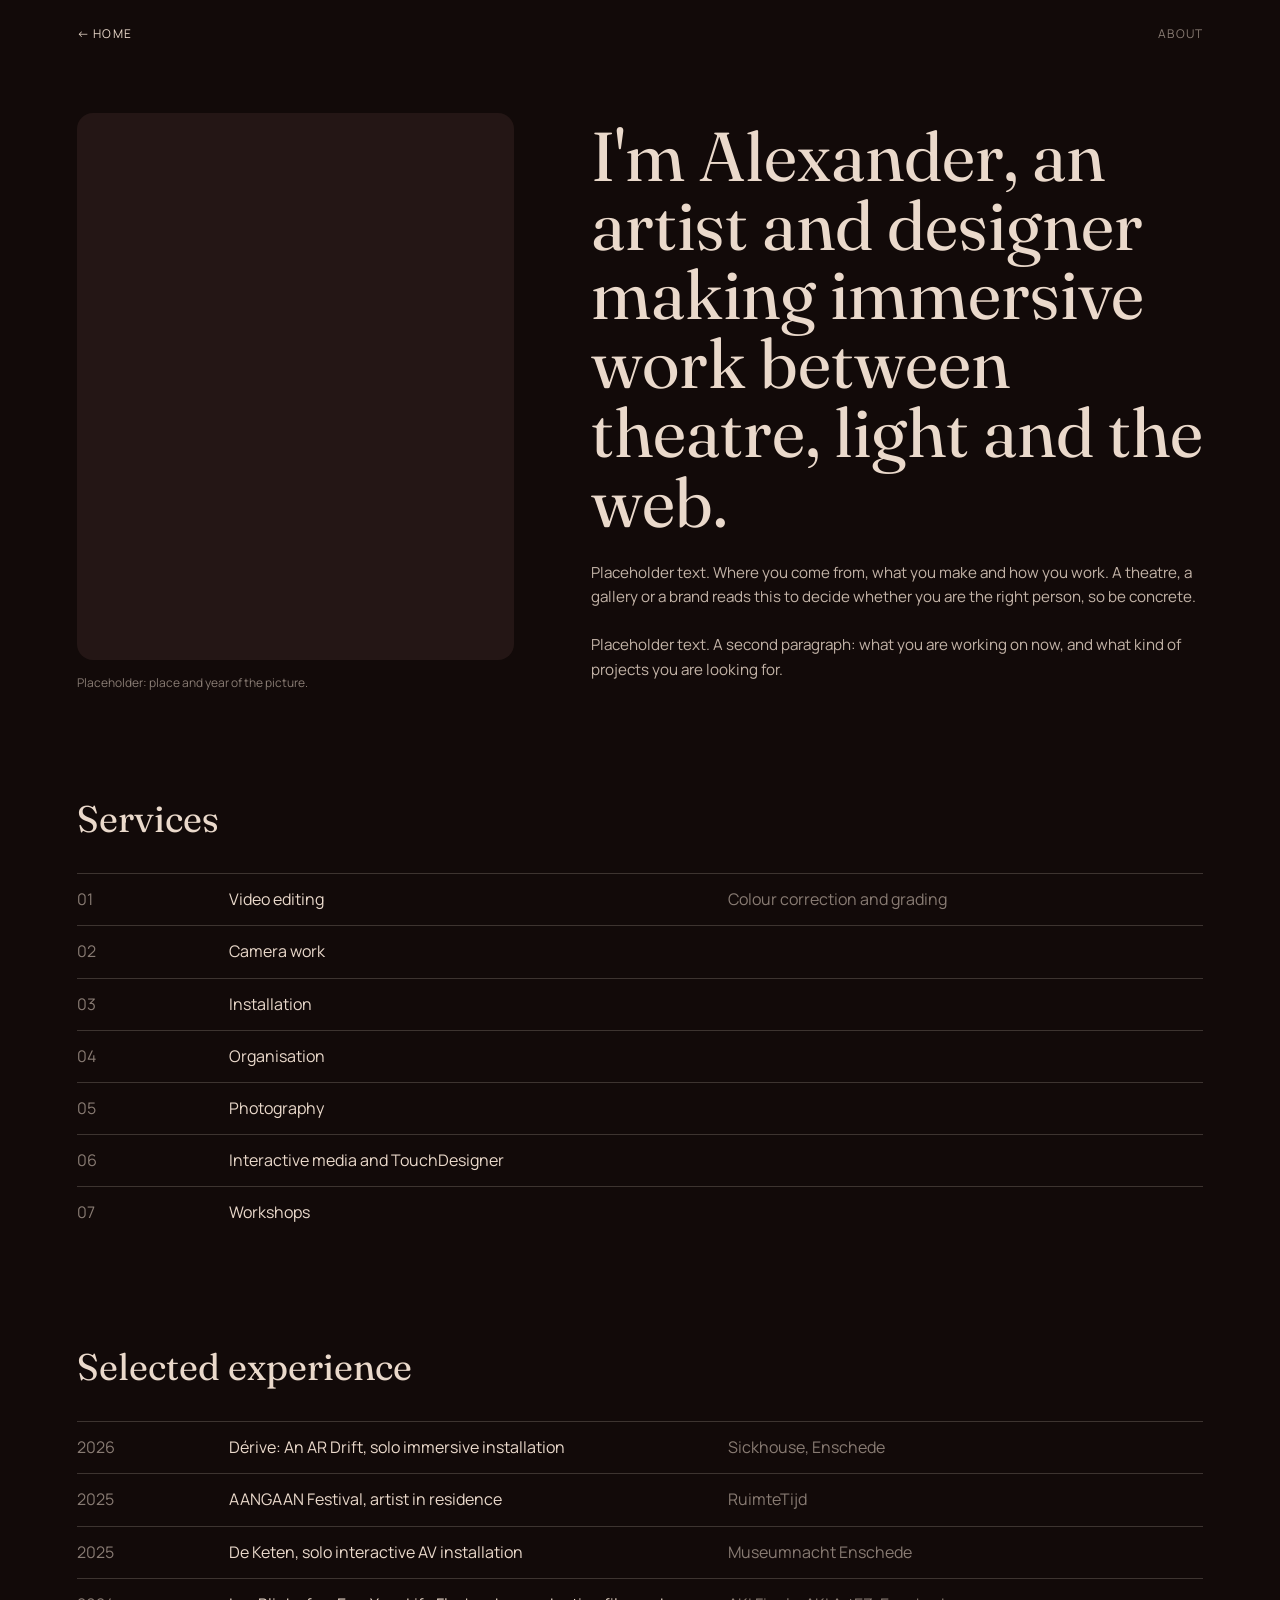
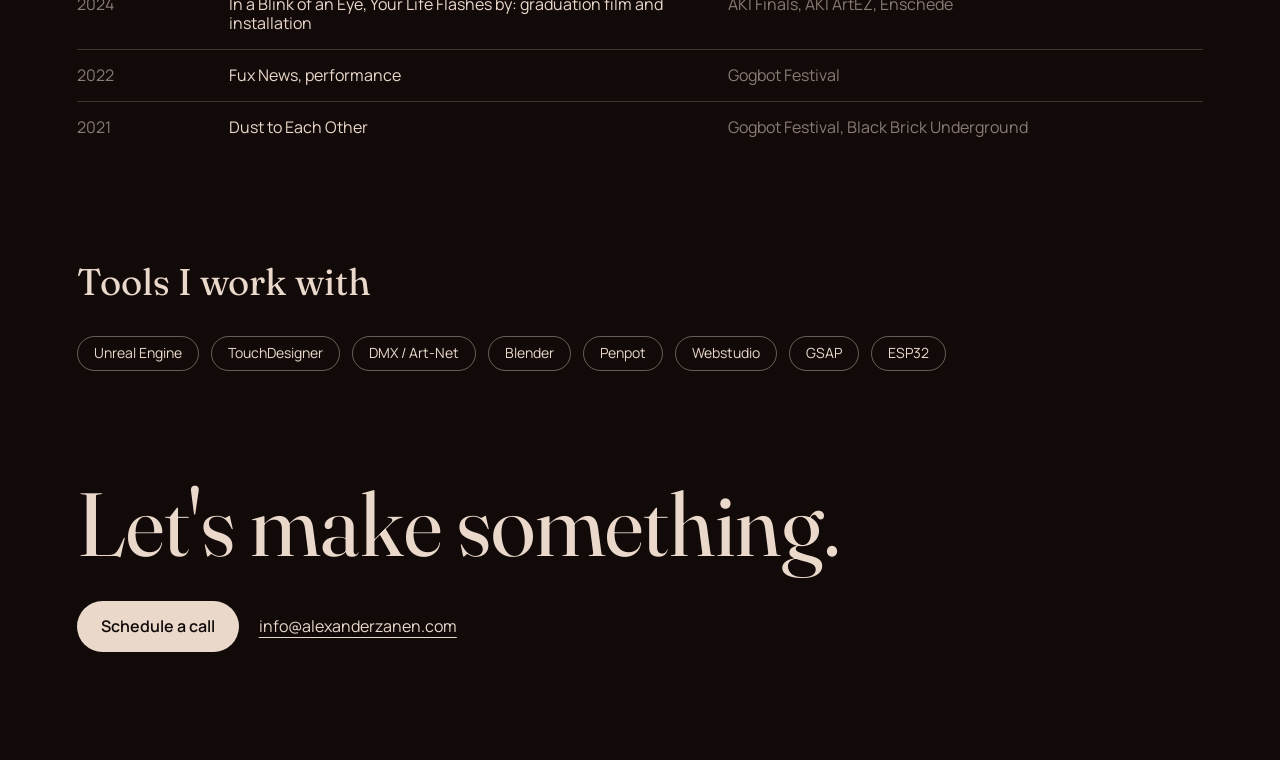
==== commit d97ac15c: "Small fixes: real page titles and descriptions, British Theatre, Project enquiry email Co-Authored-B" ====
--- a/about/index.html
+++ b/about/index.html
@@ -1,4 +1,4 @@
-<!DOCTYPE html><html lang="en" data-ws-project="1c1a0a56-6932-4bab-831f-e953f0e644c4" data-ws-version="890" data-ws-last-published="2026-11-25T09:53:20.308Z"><head><link rel="stylesheet" type="text/css" href="/assets/static/app_generated_index-6937cd5a.CzSw9nSq.css"><meta charSet="UTF-8"/><meta name="viewport" content="width=device-width,initial-scale=1"/><link rel="preload" href="/assets/Fraunces-Italic-VariableFont_SOFT_WONK_opsz_wght_bYQ3jbh2O1lrMFQLgUJpK.ttf" as="font" crossorigin="anonymous"/><link rel="preload" href="/assets/Fraunces-VariableFont_SOFT_WONK_opsz_wght_uj_ShvwseFVJYMmzP9Wxp.ttf" as="font" crossorigin="anonymous"/><link rel="preload" href="/assets/Manrope-VariableFont_wght_SkNCQ3fSqAU_UsLrwDLar.ttf" as="font" crossorigin="anonymous"/><meta property="og:url" content="https://url/about"/><meta property="og:title" content="About"/><meta property="og:type" content="website"/><title>About</title></head><body class="w-element"><main id="about-page" class="w-element cl5f57w czfpwwj c1gz0370"><div class="w-element c4yet3w c11jra6p c1wpbp1d cl7he2y c1fkl0wx c1nnbgex cps86ha"><a class="w-element c61atev c1nmlk0f c1japakt cfvzgz5 c138j39f ct0uww1" href="/">← Home</a><span class="w-element c61atev c1nmlk0f c1japakt cfvzgz5 c1pbhkfb c1q8e9m4">About</span></div><div class="w-element cbucgpl c1myl2yz c1lpddgt c16n4uh0 c1nnbgex cps86ha c14bcnie c1ib7ug1"><div class="w-element c1vogjr2"><div class="w-element c1bpxhjt c6c1f33 c19wzjf2 cbgzhob c1tslx87 c1d7qbsf c1m61hxr"></div><p class="w-element c1ygzybu c26n09i c12a9pi c1rw88m3 c61atev c1nmlk0f c1pbhkfb">Placeholder: place and year of the picture.</p></div><div class="w-element c1vogjr2 c1x8zyb"><h1 class="w-element c18gpqfj cuh3di2 c1gqn4gr c51qg00 c138j39f c1q8e9m4">I&#x27;m Alexander, an artist and designer making immersive work between theater, light and the web.</h1><p class="w-element ctc28r c26n09i c12a9pi c1rw88m3 c61atev ce030uv cpxa2v4 c168v353 c1rablj5">Placeholder text. Where you come from, what you make and how you work. A theater, a gallery or a brand reads this to decide whether you are the right person, so be concrete.</p><p class="w-element ctc28r c26n09i c12a9pi c1rw88m3 c61atev ce030uv cpxa2v4 c168v353 c1rablj5">Placeholder text. A second paragraph: what you are working on now, and what kind of projects you are looking for.</p></div></div><div class="w-element c1nod8ty c1nnbgex cps86ha"><h2 class="w-element c18gpqfj cuh3di2 cteu2fh ci1y41o c138j39f c1q8e9m4">Services</h2><div class="w-element c1rolgeq"><div class="w-element cbucgpl cgjqtoi c11s7vmm c227j9f c1plpk8j c1llt2gf c3ecif2"><span class="w-element c61atev c15wjlpi c1pbhkfb c1q8e9m4">01</span><span class="w-element c61atev c15wjlpi c138j39f c1q8e9m4">Video editing</span><div class="w-element cw5vmo8"><span class="w-element c61atev c15wjlpi c1pbhkfb c1q8e9m4">Colour correction and grading</span></div></div><div class="w-element cbucgpl cgjqtoi c11s7vmm c227j9f c1plpk8j c1llt2gf c3ecif2"><span class="w-element c61atev c15wjlpi c1pbhkfb c1q8e9m4">02</span><span class="w-element c61atev c15wjlpi c138j39f c1q8e9m4">Camera work</span><div class="w-element cw5vmo8"><span class="w-element c61atev c15wjlpi c1pbhkfb c1q8e9m4"></span></div></div><div class="w-element cbucgpl cgjqtoi c11s7vmm c227j9f c1plpk8j c1llt2gf c3ecif2"><span class="w-element c61atev c15wjlpi c1pbhkfb c1q8e9m4">03</span><span class="w-element c61atev c15wjlpi c138j39f c1q8e9m4">Installation</span><div class="w-element cw5vmo8"><span class="w-element c61atev c15wjlpi c1pbhkfb c1q8e9m4"></span></div></div><div class="w-element cbucgpl cgjqtoi c11s7vmm c227j9f c1plpk8j c1llt2gf c3ecif2"><span class="w-element c61atev c15wjlpi c1pbhkfb c1q8e9m4">04</span><span class="w-element c61atev c15wjlpi c138j39f c1q8e9m4">Organisation</span><div class="w-element cw5vmo8"><span class="w-element c61atev c15wjlpi c1pbhkfb c1q8e9m4"></span></div></div><div class="w-element cbucgpl cgjqtoi c11s7vmm c227j9f c1plpk8j c1llt2gf c3ecif2"><span class="w-element c61atev c15wjlpi c1pbhkfb c1q8e9m4">05</span><span class="w-element c61atev c15wjlpi c138j39f c1q8e9m4">Photography</span><div class="w-element cw5vmo8"><span class="w-element c61atev c15wjlpi c1pbhkfb c1q8e9m4"></span></div></div><div class="w-element cbucgpl cgjqtoi c11s7vmm c227j9f c1plpk8j c1llt2gf c3ecif2"><span class="w-element c61atev c15wjlpi c1pbhkfb c1q8e9m4">06</span><span class="w-element c61atev c15wjlpi c138j39f c1q8e9m4">Interactive media and TouchDesigner</span><div class="w-element cw5vmo8"><span class="w-element c61atev c15wjlpi c1pbhkfb c1q8e9m4"></span></div></div><div class="w-element cbucgpl cgjqtoi c11s7vmm c227j9f c1plpk8j c1llt2gf c3ecif2"><span class="w-element c61atev c15wjlpi c1pbhkfb c1q8e9m4">07</span><span class="w-element c61atev c15wjlpi c138j39f c1q8e9m4">Workshops</span><div class="w-element cw5vmo8"><span class="w-element c61atev c15wjlpi c1pbhkfb c1q8e9m4"></span></div></div></div></div><div class="w-element c1nod8ty c1nnbgex cps86ha"><h2 class="w-element c18gpqfj cuh3di2 cteu2fh ci1y41o c138j39f c1q8e9m4">Selected experience</h2><div class="w-element c1rolgeq"><div class="w-element cbucgpl cgjqtoi c11s7vmm c227j9f c1plpk8j c1llt2gf c3ecif2"><span class="w-element c61atev c15wjlpi c1pbhkfb c1q8e9m4">2026</span><span class="w-element c61atev c15wjlpi c138j39f c1q8e9m4">Dérive: An AR Drift, solo immersive installation</span><div class="w-element cw5vmo8"><span class="w-element c61atev c15wjlpi c1pbhkfb c1q8e9m4">Sickhouse, Enschede</span></div></div><div class="w-element cbucgpl cgjqtoi c11s7vmm c227j9f c1plpk8j c1llt2gf c3ecif2"><span class="w-element c61atev c15wjlpi c1pbhkfb c1q8e9m4">2025</span><span class="w-element c61atev c15wjlpi c138j39f c1q8e9m4">AANGAAN Festival, artist in residence</span><div class="w-element cw5vmo8"><span class="w-element c61atev c15wjlpi c1pbhkfb c1q8e9m4">RuimteTijd</span></div></div><div class="w-element cbucgpl cgjqtoi c11s7vmm c227j9f c1plpk8j c1llt2gf c3ecif2"><span class="w-element c61atev c15wjlpi c1pbhkfb c1q8e9m4">2025</span><span class="w-element c61atev c15wjlpi c138j39f c1q8e9m4">De Keten, solo interactive AV installation</span><div class="w-element cw5vmo8"><span class="w-element c61atev c15wjlpi c1pbhkfb c1q8e9m4">Museumnacht Enschede</span></div></div><div class="w-element cbucgpl cgjqtoi c11s7vmm c227j9f c1plpk8j c1llt2gf c3ecif2"><span class="w-element c61atev c15wjlpi c1pbhkfb c1q8e9m4">2024</span><span class="w-element c61atev c15wjlpi c138j39f c1q8e9m4">In a Blink of an Eye, Your Life Flashes by: graduation film and installation</span><div class="w-element cw5vmo8"><span class="w-element c61atev c15wjlpi c1pbhkfb c1q8e9m4">AKI Finals, AKI ArtEZ, Enschede</span></div></div><div class="w-element cbucgpl cgjqtoi c11s7vmm c227j9f c1plpk8j c1llt2gf c3ecif2"><span class="w-element c61atev c15wjlpi c1pbhkfb c1q8e9m4">2022</span><span class="w-element c61atev c15wjlpi c138j39f c1q8e9m4">Fux News, performance</span><div class="w-element cw5vmo8"><span class="w-element c61atev c15wjlpi c1pbhkfb c1q8e9m4">Gogbot Festival</span></div></div><div class="w-element cbucgpl cgjqtoi c11s7vmm c227j9f c1plpk8j c1llt2gf c3ecif2"><span class="w-element c61atev c15wjlpi c1pbhkfb c1q8e9m4">2021</span><span class="w-element c61atev c15wjlpi c138j39f c1q8e9m4">Dust to Each Other</span><div class="w-element cw5vmo8"><span class="w-element c61atev c15wjlpi c1pbhkfb c1q8e9m4">Gogbot Festival, Black Brick Underground</span></div></div></div></div><div class="w-element c1nod8ty c1nnbgex cps86ha"><h2 class="w-element c18gpqfj cuh3di2 cteu2fh ci1y41o c138j39f c1q8e9m4">Tools I work with</h2><div class="w-element c4yet3w c18ah3e7 c3hmio1 c1sar5v5 c1rolgeq"><span class="w-element c18y2o4c cvedwxt cn240y c49etfh c1vbr3 c1jhe9mq c55pi8q c1a8yogl cszcme3 c61atev c43x9nl c138j39f c15hr8ts">Unreal Engine</span><span class="w-element c18y2o4c cvedwxt cn240y c49etfh c1vbr3 c1jhe9mq c55pi8q c1a8yogl cszcme3 c61atev c43x9nl c138j39f c15hr8ts">TouchDesigner</span><span class="w-element c18y2o4c cvedwxt cn240y c49etfh c1vbr3 c1jhe9mq c55pi8q c1a8yogl cszcme3 c61atev c43x9nl c138j39f c15hr8ts">DMX / Art-Net</span><span class="w-element c18y2o4c cvedwxt cn240y c49etfh c1vbr3 c1jhe9mq c55pi8q c1a8yogl cszcme3 c61atev c43x9nl c138j39f c15hr8ts">Blender</span><span class="w-element c18y2o4c cvedwxt cn240y c49etfh c1vbr3 c1jhe9mq c55pi8q c1a8yogl cszcme3 c61atev c43x9nl c138j39f c15hr8ts">Penpot</span><span class="w-element c18y2o4c cvedwxt cn240y c49etfh c1vbr3 c1jhe9mq c55pi8q c1a8yogl cszcme3 c61atev c43x9nl c138j39f c15hr8ts">Webstudio</span><span class="w-element c18y2o4c cvedwxt cn240y c49etfh c1vbr3 c1jhe9mq c55pi8q c1a8yogl cszcme3 c61atev c43x9nl c138j39f c15hr8ts">GSAP</span><span class="w-element c18y2o4c cvedwxt cn240y c49etfh c1vbr3 c1jhe9mq c55pi8q c1a8yogl cszcme3 c61atev c43x9nl c138j39f c15hr8ts">ESP32</span></div></div><div class="w-element c1nod8ty c1uznf4q c1nnbgex cps86ha"><p class="w-element c18gpqfj cuh3di2 c1xtlvv2 c51qg00 c138j39f c1q8e9m4">Let&#x27;s make something.</p><div class="w-element c4yet3w c18ah3e7 c1wpbp1d c2gn8oc c1278xye c1rolgeq"><a data-cal-link="alexanderzanen/discoverycall" data-cal-namespace="discoverypopup" data-cal-config="{&quot;layout&quot;:&quot;month_view&quot;,&quot;useSlotsViewOnSmallScreen&quot;:&quot;true&quot;}" class="w-element c18y2o4c c227j9f c1plpk8j c1aau5uz c1cblddy ck6cf2r c1m8l1a7 c1jhe9mq c55pi8q c1a8yogl cszcme3 c61atev cqns6vj c15wjlpi ct0uww1 c3ty32p" href="#schedule">Schedule a call</a><a href="mailto:info@alexanderzanen.com" class="w-element c61atev c15wjlpi c138j39f c36wevu cl5vwk0">info@alexanderzanen.com</a></div></div></main><div id="cal-popup" class="w-html-embed"><!-- Cal.com popup: opens when a button with the setting data-cal-link is clicked (the menu's "Schedule call").
+<!DOCTYPE html><html lang="en-GB" data-ws-project="1c1a0a56-6932-4bab-831f-e953f0e644c4" data-ws-version="891" data-ws-last-published="2026-11-25T11:00:33.448Z"><head><link rel="stylesheet" type="text/css" href="/assets/static/app_generated_index-6937cd5a.CzSw9nSq.css"><meta charSet="UTF-8"/><meta name="viewport" content="width=device-width,initial-scale=1"/><link rel="preload" href="/assets/Fraunces-Italic-VariableFont_SOFT_WONK_opsz_wght_bYQ3jbh2O1lrMFQLgUJpK.ttf" as="font" crossorigin="anonymous"/><link rel="preload" href="/assets/Fraunces-VariableFont_SOFT_WONK_opsz_wght_uj_ShvwseFVJYMmzP9Wxp.ttf" as="font" crossorigin="anonymous"/><link rel="preload" href="/assets/Manrope-VariableFont_wght_SkNCQ3fSqAU_UsLrwDLar.ttf" as="font" crossorigin="anonymous"/><meta property="og:url" content="https://url/about"/><meta property="og:title" content="About – Alexander Zanen"/><meta property="og:type" content="website"/><meta name="description" content="Alexander Zanen is an artist and designer making immersive work between theatre, light and the web. Services, selected experience and tools."/><meta property="og:description" content="Alexander Zanen is an artist and designer making immersive work between theatre, light and the web. Services, selected experience and tools."/><title>About – Alexander Zanen</title></head><body class="w-element"><main id="about-page" class="w-element cl5f57w czfpwwj c1gz0370"><div class="w-element c4yet3w c11jra6p c1wpbp1d cl7he2y c1fkl0wx c1nnbgex cps86ha"><a class="w-element c61atev c1nmlk0f c1japakt cfvzgz5 c138j39f ct0uww1" href="/">← Home</a><span class="w-element c61atev c1nmlk0f c1japakt cfvzgz5 c1pbhkfb c1q8e9m4">About</span></div><div class="w-element cbucgpl c1myl2yz c1lpddgt c16n4uh0 c1nnbgex cps86ha c14bcnie c1ib7ug1"><div class="w-element c1vogjr2"><div class="w-element c1bpxhjt c6c1f33 c19wzjf2 cbgzhob c1tslx87 c1d7qbsf c1m61hxr"></div><p class="w-element c1ygzybu c26n09i c12a9pi c1rw88m3 c61atev c1nmlk0f c1pbhkfb">Placeholder: place and year of the picture.</p></div><div class="w-element c1vogjr2 c1x8zyb"><h1 class="w-element c18gpqfj cuh3di2 c1gqn4gr c51qg00 c138j39f c1q8e9m4">I&#x27;m Alexander, an artist and designer making immersive work between theatre, light and the web.</h1><p class="w-element ctc28r c26n09i c12a9pi c1rw88m3 c61atev ce030uv cpxa2v4 c168v353 c1rablj5">Placeholder text. Where you come from, what you make and how you work. A theatre, a gallery or a brand reads this to decide whether you are the right person, so be concrete.</p><p class="w-element ctc28r c26n09i c12a9pi c1rw88m3 c61atev ce030uv cpxa2v4 c168v353 c1rablj5">Placeholder text. A second paragraph: what you are working on now, and what kind of projects you are looking for.</p></div></div><div class="w-element c1nod8ty c1nnbgex cps86ha"><h2 class="w-element c18gpqfj cuh3di2 cteu2fh ci1y41o c138j39f c1q8e9m4">Services</h2><div class="w-element c1rolgeq"><div class="w-element cbucgpl cgjqtoi c11s7vmm c227j9f c1plpk8j c1llt2gf c3ecif2"><span class="w-element c61atev c15wjlpi c1pbhkfb c1q8e9m4">01</span><span class="w-element c61atev c15wjlpi c138j39f c1q8e9m4">Video editing</span><div class="w-element cw5vmo8"><span class="w-element c61atev c15wjlpi c1pbhkfb c1q8e9m4">Colour correction and grading</span></div></div><div class="w-element cbucgpl cgjqtoi c11s7vmm c227j9f c1plpk8j c1llt2gf c3ecif2"><span class="w-element c61atev c15wjlpi c1pbhkfb c1q8e9m4">02</span><span class="w-element c61atev c15wjlpi c138j39f c1q8e9m4">Camera work</span><div class="w-element cw5vmo8"><span class="w-element c61atev c15wjlpi c1pbhkfb c1q8e9m4"></span></div></div><div class="w-element cbucgpl cgjqtoi c11s7vmm c227j9f c1plpk8j c1llt2gf c3ecif2"><span class="w-element c61atev c15wjlpi c1pbhkfb c1q8e9m4">03</span><span class="w-element c61atev c15wjlpi c138j39f c1q8e9m4">Installation</span><div class="w-element cw5vmo8"><span class="w-element c61atev c15wjlpi c1pbhkfb c1q8e9m4"></span></div></div><div class="w-element cbucgpl cgjqtoi c11s7vmm c227j9f c1plpk8j c1llt2gf c3ecif2"><span class="w-element c61atev c15wjlpi c1pbhkfb c1q8e9m4">04</span><span class="w-element c61atev c15wjlpi c138j39f c1q8e9m4">Organisation</span><div class="w-element cw5vmo8"><span class="w-element c61atev c15wjlpi c1pbhkfb c1q8e9m4"></span></div></div><div class="w-element cbucgpl cgjqtoi c11s7vmm c227j9f c1plpk8j c1llt2gf c3ecif2"><span class="w-element c61atev c15wjlpi c1pbhkfb c1q8e9m4">05</span><span class="w-element c61atev c15wjlpi c138j39f c1q8e9m4">Photography</span><div class="w-element cw5vmo8"><span class="w-element c61atev c15wjlpi c1pbhkfb c1q8e9m4"></span></div></div><div class="w-element cbucgpl cgjqtoi c11s7vmm c227j9f c1plpk8j c1llt2gf c3ecif2"><span class="w-element c61atev c15wjlpi c1pbhkfb c1q8e9m4">06</span><span class="w-element c61atev c15wjlpi c138j39f c1q8e9m4">Interactive media and TouchDesigner</span><div class="w-element cw5vmo8"><span class="w-element c61atev c15wjlpi c1pbhkfb c1q8e9m4"></span></div></div><div class="w-element cbucgpl cgjqtoi c11s7vmm c227j9f c1plpk8j c1llt2gf c3ecif2"><span class="w-element c61atev c15wjlpi c1pbhkfb c1q8e9m4">07</span><span class="w-element c61atev c15wjlpi c138j39f c1q8e9m4">Workshops</span><div class="w-element cw5vmo8"><span class="w-element c61atev c15wjlpi c1pbhkfb c1q8e9m4"></span></div></div></div></div><div class="w-element c1nod8ty c1nnbgex cps86ha"><h2 class="w-element c18gpqfj cuh3di2 cteu2fh ci1y41o c138j39f c1q8e9m4">Selected experience</h2><div class="w-element c1rolgeq"><div class="w-element cbucgpl cgjqtoi c11s7vmm c227j9f c1plpk8j c1llt2gf c3ecif2"><span class="w-element c61atev c15wjlpi c1pbhkfb c1q8e9m4">2026</span><span class="w-element c61atev c15wjlpi c138j39f c1q8e9m4">Dérive: An AR Drift, solo immersive installation</span><div class="w-element cw5vmo8"><span class="w-element c61atev c15wjlpi c1pbhkfb c1q8e9m4">Sickhouse, Enschede</span></div></div><div class="w-element cbucgpl cgjqtoi c11s7vmm c227j9f c1plpk8j c1llt2gf c3ecif2"><span class="w-element c61atev c15wjlpi c1pbhkfb c1q8e9m4">2025</span><span class="w-element c61atev c15wjlpi c138j39f c1q8e9m4">AANGAAN Festival, artist in residence</span><div class="w-element cw5vmo8"><span class="w-element c61atev c15wjlpi c1pbhkfb c1q8e9m4">RuimteTijd</span></div></div><div class="w-element cbucgpl cgjqtoi c11s7vmm c227j9f c1plpk8j c1llt2gf c3ecif2"><span class="w-element c61atev c15wjlpi c1pbhkfb c1q8e9m4">2025</span><span class="w-element c61atev c15wjlpi c138j39f c1q8e9m4">De Keten, solo interactive AV installation</span><div class="w-element cw5vmo8"><span class="w-element c61atev c15wjlpi c1pbhkfb c1q8e9m4">Museumnacht Enschede</span></div></div><div class="w-element cbucgpl cgjqtoi c11s7vmm c227j9f c1plpk8j c1llt2gf c3ecif2"><span class="w-element c61atev c15wjlpi c1pbhkfb c1q8e9m4">2024</span><span class="w-element c61atev c15wjlpi c138j39f c1q8e9m4">In a Blink of an Eye, Your Life Flashes by: graduation film and installation</span><div class="w-element cw5vmo8"><span class="w-element c61atev c15wjlpi c1pbhkfb c1q8e9m4">AKI Finals, AKI ArtEZ, Enschede</span></div></div><div class="w-element cbucgpl cgjqtoi c11s7vmm c227j9f c1plpk8j c1llt2gf c3ecif2"><span class="w-element c61atev c15wjlpi c1pbhkfb c1q8e9m4">2022</span><span class="w-element c61atev c15wjlpi c138j39f c1q8e9m4">Fux News, performance</span><div class="w-element cw5vmo8"><span class="w-element c61atev c15wjlpi c1pbhkfb c1q8e9m4">Gogbot Festival</span></div></div><div class="w-element cbucgpl cgjqtoi c11s7vmm c227j9f c1plpk8j c1llt2gf c3ecif2"><span class="w-element c61atev c15wjlpi c1pbhkfb c1q8e9m4">2021</span><span class="w-element c61atev c15wjlpi c138j39f c1q8e9m4">Dust to Each Other</span><div class="w-element cw5vmo8"><span class="w-element c61atev c15wjlpi c1pbhkfb c1q8e9m4">Gogbot Festival, Black Brick Underground</span></div></div></div></div><div class="w-element c1nod8ty c1nnbgex cps86ha"><h2 class="w-element c18gpqfj cuh3di2 cteu2fh ci1y41o c138j39f c1q8e9m4">Tools I work with</h2><div class="w-element c4yet3w c18ah3e7 c3hmio1 c1sar5v5 c1rolgeq"><span class="w-element c18y2o4c cvedwxt cn240y c49etfh c1vbr3 c1jhe9mq c55pi8q c1a8yogl cszcme3 c61atev c43x9nl c138j39f c15hr8ts">Unreal Engine</span><span class="w-element c18y2o4c cvedwxt cn240y c49etfh c1vbr3 c1jhe9mq c55pi8q c1a8yogl cszcme3 c61atev c43x9nl c138j39f c15hr8ts">TouchDesigner</span><span class="w-element c18y2o4c cvedwxt cn240y c49etfh c1vbr3 c1jhe9mq c55pi8q c1a8yogl cszcme3 c61atev c43x9nl c138j39f c15hr8ts">DMX / Art-Net</span><span class="w-element c18y2o4c cvedwxt cn240y c49etfh c1vbr3 c1jhe9mq c55pi8q c1a8yogl cszcme3 c61atev c43x9nl c138j39f c15hr8ts">Blender</span><span class="w-element c18y2o4c cvedwxt cn240y c49etfh c1vbr3 c1jhe9mq c55pi8q c1a8yogl cszcme3 c61atev c43x9nl c138j39f c15hr8ts">Penpot</span><span class="w-element c18y2o4c cvedwxt cn240y c49etfh c1vbr3 c1jhe9mq c55pi8q c1a8yogl cszcme3 c61atev c43x9nl c138j39f c15hr8ts">Webstudio</span><span class="w-element c18y2o4c cvedwxt cn240y c49etfh c1vbr3 c1jhe9mq c55pi8q c1a8yogl cszcme3 c61atev c43x9nl c138j39f c15hr8ts">GSAP</span><span class="w-element c18y2o4c cvedwxt cn240y c49etfh c1vbr3 c1jhe9mq c55pi8q c1a8yogl cszcme3 c61atev c43x9nl c138j39f c15hr8ts">ESP32</span></div></div><div class="w-element c1nod8ty c1uznf4q c1nnbgex cps86ha"><p class="w-element c18gpqfj cuh3di2 c1xtlvv2 c51qg00 c138j39f c1q8e9m4">Let&#x27;s make something.</p><div class="w-element c4yet3w c18ah3e7 c1wpbp1d c2gn8oc c1278xye c1rolgeq"><a data-cal-link="alexanderzanen/discoverycall" data-cal-namespace="discoverypopup" data-cal-config="{&quot;layout&quot;:&quot;month_view&quot;,&quot;useSlotsViewOnSmallScreen&quot;:&quot;true&quot;}" class="w-element c18y2o4c c227j9f c1plpk8j c1aau5uz c1cblddy ck6cf2r c1m8l1a7 c1jhe9mq c55pi8q c1a8yogl cszcme3 c61atev cqns6vj c15wjlpi ct0uww1 c3ty32p" href="#schedule">Schedule a call</a><a href="mailto:info@alexanderzanen.com" class="w-element c61atev c15wjlpi c138j39f c36wevu cl5vwk0">info@alexanderzanen.com</a></div></div></main><div id="cal-popup" class="w-html-embed"><!-- Cal.com popup: opens when a button with the setting data-cal-link is clicked (the menu's "Schedule call").
      Same loader and settings as the floating-button code from cal.com, but without the floating button. Own namespace so it
      does not clash with an inline booking section. Change the theme/colours in the Cal.ns.discoverypopup("ui", ...) line.
      The booking address is read from the button's own data-cal-link setting, so there is ONE place to change it
@@ -46,4 +46,4 @@
     }).observe(document.body, { childList: true });
   }
 </script>
-</div><script id="vike_pageContext" type="application/json">{"pageId":"\/pages\/about","routeParams":{},"data":{"url":"https:\/\/url\/about","system":{"params":{},"search":{},"origin":"https:\/\/url","pathname":"\/about"},"resources":{},"actionResources":{},"pageMeta":{"title":"About","description":"!undefined","excludePageFromSearch":"!undefined","language":"!undefined","socialImageAssetName":"!undefined","socialImageUrl":"!undefined","status":"!undefined","redirect":"!undefined","content":"!undefined","custom":[]}}}</script><script id="vike_globalContext" type="application/json">{}</script><script src="/assets/entries/entry-server-routing.DUfdx1UW.js" type="module" async></script><link rel="modulepreload" href="/assets/entries/pages_about.D92l4biE.js" as="script" type="text/javascript"><link rel="modulepreload" href="/assets/chunks/chunk-DNPMjk4I.js" as="script" type="text/javascript"><link rel="modulepreload" href="/assets/chunks/chunk-BF7yXm1d.js" as="script" type="text/javascript"><link rel="modulepreload" href="/assets/chunks/chunk-BXl3LOEh.js" as="script" type="text/javascript"></body></html>+</div><script id="vike_pageContext" type="application/json">{"pageId":"\/pages\/about","routeParams":{},"data":{"url":"https:\/\/url\/about","system":{"params":{},"search":{},"origin":"https:\/\/url","pathname":"\/about"},"resources":{},"actionResources":{},"pageMeta":{"title":"About – Alexander Zanen","description":"Alexander Zanen is an artist and designer making immersive work between theatre, light and the web. Services, selected experience and tools.","excludePageFromSearch":"!undefined","language":"en-GB","socialImageAssetName":"!undefined","socialImageUrl":"!undefined","status":"!undefined","redirect":"!undefined","content":"!undefined","custom":[]}}}</script><script id="vike_globalContext" type="application/json">{}</script><script src="/assets/entries/entry-server-routing.DSfDy-WN.js" type="module" async></script><link rel="modulepreload" href="/assets/entries/pages_about.A7_i_bca.js" as="script" type="text/javascript"><link rel="modulepreload" href="/assets/chunks/chunk-DNPMjk4I.js" as="script" type="text/javascript"><link rel="modulepreload" href="/assets/chunks/chunk-BF7yXm1d.js" as="script" type="text/javascript"><link rel="modulepreload" href="/assets/chunks/chunk-BXl3LOEh.js" as="script" type="text/javascript"></body></html>
